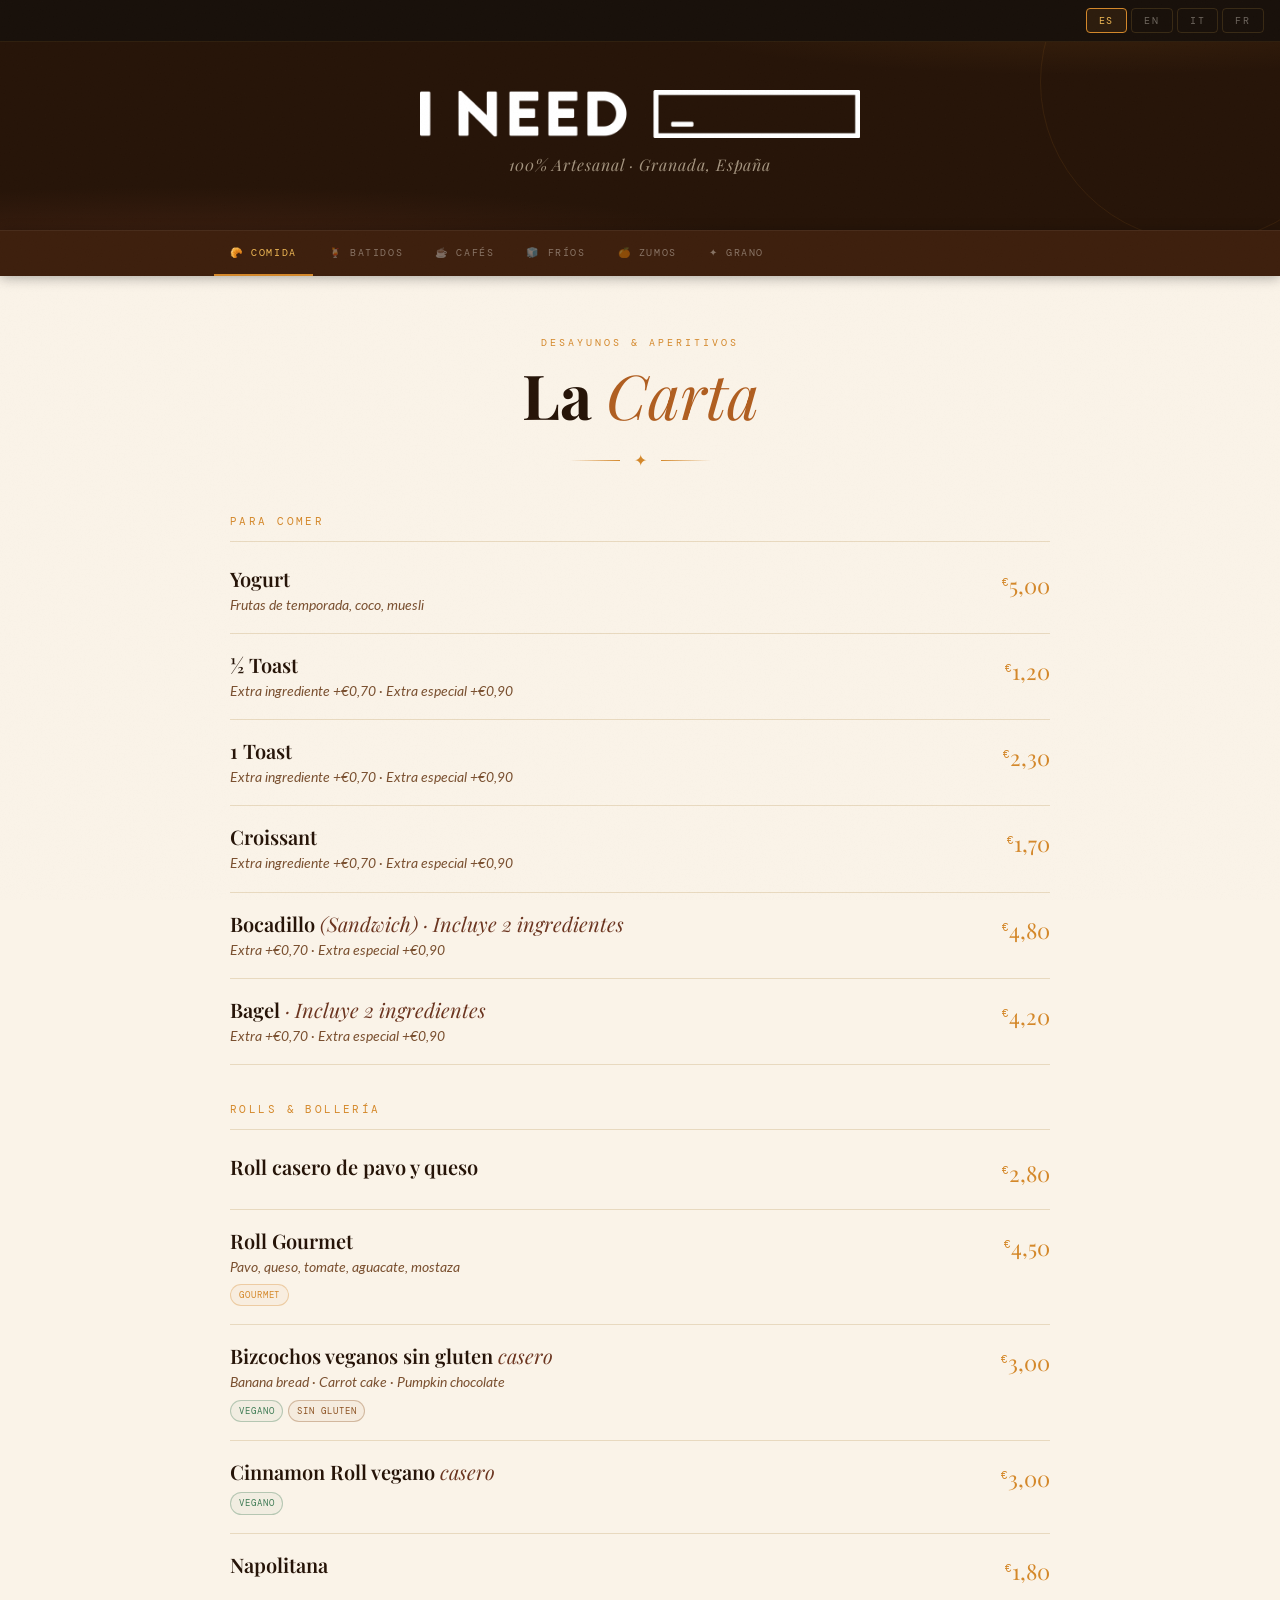
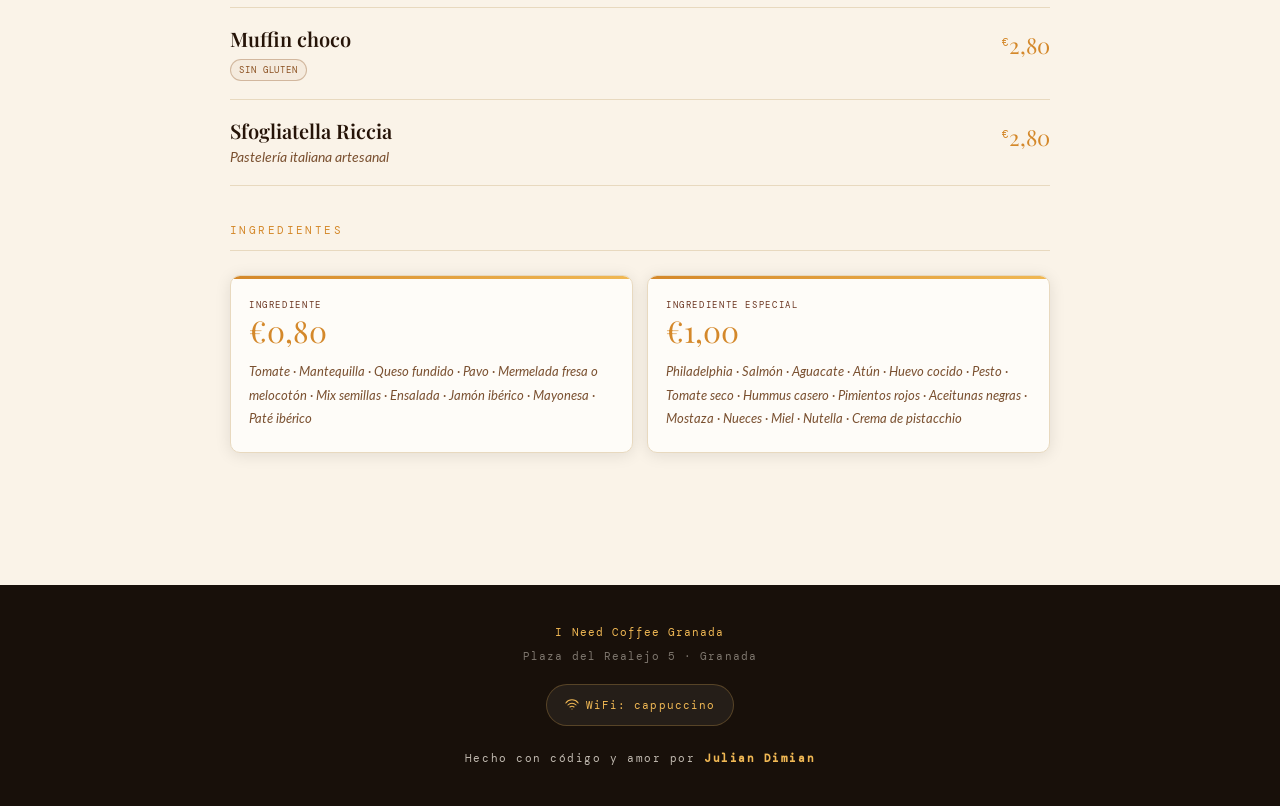
==== index.html @ af472986 "Update index.html" ====
<!DOCTYPE html>
<html lang="es">
<head>
<meta charset="UTF-8">
<meta name="viewport" content="width=device-width, initial-scale=1.0">
<title>I Need Coffee — Granada</title>
<link href="https://fonts.googleapis.com/css2?family=Playfair+Display:ital,wght@0,400;0,600;0,700;1,400;1,600&family=Lato:wght@300;400;700&family=DM+Mono:wght@300;400&display=swap" rel="stylesheet">
<style>
:root{--ink:#18100A;--espresso:#261408;--roast:#3D1F0D;--brown:#6B3520;--caramel:#B05E20;--gold:#D4882A;--gold-hi:#F0B854;--cream:#FAF3E8;--parchment:#F2E8D4;--latte:#E8D9BF;--text:#2A1608;--muted:#7A5030;--white:#FEFCF8;--r-sm:6px;--r-md:10px;--shadow:0 2px 16px rgba(24,16,10,.10);--shadow-lg:0 8px 32px rgba(24,16,10,.16)}
*,*::before,*::after{box-sizing:border-box;margin:0;padding:0}
html{scroll-behavior:smooth;-webkit-text-size-adjust:100%}
body{background:var(--cream);color:var(--text);font-family:'Lato',sans-serif;font-size:15px;line-height:1.6;min-height:100vh;-webkit-font-smoothing:antialiased}
body::after{content:'';position:fixed;inset:0;background-image:url("data:image/svg+xml,%3Csvg xmlns='http://www.w3.org/2000/svg' width='300' height='300'%3E%3Cfilter id='n'%3E%3CfeTurbulence type='fractalNoise' baseFrequency='0.75' numOctaves='4' stitchTiles='stitch'/%3E%3C/filter%3E%3Crect width='300' height='300' filter='url(%23n)' opacity='0.035'/%3E%3C/svg%3E");pointer-events:none;z-index:999;opacity:.5}
.lang-bar{background:var(--ink);display:flex;justify-content:flex-end;align-items:center;gap:4px;padding:8px 16px;border-bottom:1px solid rgba(212,136,42,.12)}
.lang-btn{background:transparent;border:1px solid rgba(240,184,84,.15);border-radius:4px;padding:5px 12px;font-family:'DM Mono',monospace;font-size:10px;letter-spacing:.18em;color:rgba(250,243,232,.38);cursor:pointer;transition:all .2s;-webkit-tap-highlight-color:transparent}
.lang-btn:hover{color:var(--gold-hi);border-color:rgba(240,184,84,.4)}
.lang-btn.active{color:var(--gold-hi);border-color:var(--gold);background:rgba(212,136,42,.1)}
header{background:var(--espresso);background-image:radial-gradient(ellipse 80% 60% at 15% 110%,#6B352055 0%,transparent 55%),radial-gradient(ellipse 60% 50% at 85% -10%,#D4882A1A 0%,transparent 55%);color:var(--cream);text-align:center;padding:40px 20px;position:relative;overflow:hidden}
header::before{content:'';position:absolute;width:320px;height:320px;border:1px solid rgba(212,136,42,.1);border-radius:50%;top:-120px;right:-80px}
.h-logo-img{display:block;max-width:clamp(200px,60vw,440px);width:100%;margin:0 auto}
.h-sub{margin-top:14px;font-family:'Playfair Display',serif;font-style:italic;font-size:clamp(13px,3.5vw,16px);color:var(--latte);opacity:.65;letter-spacing:.06em}
.wifi-badge{display:inline-flex;align-items:center;gap:7px;margin-top:20px;background:rgba(255,255,255,.06);border:1px solid rgba(240,184,84,.25);padding:8px 18px;border-radius:100px;font-family:'DM Mono',monospace;font-size:11px;color:var(--gold-hi);letter-spacing:.1em}
.wifi-badge svg{width:14px;height:14px;flex-shrink:0}
.nav-wrapper{background:var(--roast);border-top:1px solid rgba(255,255,255,.06);position:sticky;top:0;z-index:200;box-shadow:0 2px 12px rgba(0,0,0,.3)}
.nav-inner{display:flex;overflow-x:auto;scrollbar-width:none;-webkit-overflow-scrolling:touch;max-width:860px;margin:0 auto;padding:0 4px}
.nav-inner::-webkit-scrollbar{display:none}
.nav-tab{flex-shrink:0;padding:15px 16px;font-family:'DM Mono',monospace;font-size:10px;letter-spacing:.16em;text-transform:uppercase;color:rgba(250,243,232,.4);cursor:pointer;border:none;background:none;border-bottom:2px solid transparent;white-space:nowrap;transition:color .2s,border-color .2s;-webkit-tap-highlight-color:transparent;touch-action:manipulation}
.nav-tab:hover{color:var(--gold-hi)}
.nav-tab.active{color:var(--gold-hi);border-bottom-color:var(--gold)}
.section{display:none;max-width:820px;margin:0 auto;padding:40px 16px 72px;animation:fadeUp .35s ease both}
.section.active{display:block}
@keyframes fadeUp{from{opacity:0;transform:translateY(12px)}to{opacity:1;transform:translateY(0)}}
.sec-head{text-align:center;margin-bottom:40px}
.sec-eyebrow{font-family:'DM Mono',monospace;font-size:9.5px;letter-spacing:.32em;text-transform:uppercase;color:var(--gold);margin-bottom:10px}
.sec-title{font-family:'Playfair Display',serif;font-size:clamp(38px,9vw,62px);font-weight:700;line-height:1.1;color:var(--espresso)}
.sec-title em{font-style:italic;color:var(--caramel);font-weight:400}
.sec-rule{display:flex;align-items:center;justify-content:center;gap:14px;margin-top:18px}
.sec-rule::before,.sec-rule::after{content:'';height:1px;width:50px}
.sec-rule::before{background:linear-gradient(to right,transparent,var(--gold))}
.sec-rule::after{background:linear-gradient(to left,transparent,var(--gold))}
.sec-rule span{color:var(--gold);font-size:16px}
.group-label{font-family:'DM Mono',monospace;font-size:11px;letter-spacing:.22em;text-transform:uppercase;color:var(--gold);border-bottom:1px solid var(--latte);padding-bottom:10px;margin:36px 0 6px}
.menu-item{display:flex;justify-content:space-between;align-items:flex-start;gap:16px;padding:18px 0;border-bottom:1px solid var(--latte)}
.menu-item:last-of-type{border-bottom:none}
.mi-left{flex:1;min-width:0}
.mi-name{font-family:'Playfair Display',serif;font-size:clamp(17px,4vw,20px);font-weight:600;color:var(--espresso);line-height:1.3}
.mi-name em{font-style:italic;font-weight:400;color:var(--brown)}
.mi-desc{font-size:13.5px;color:var(--muted);font-style:italic;margin-top:3px;line-height:1.5}
.mi-tags{display:flex;flex-wrap:wrap;gap:5px;margin-top:7px}
.tag{display:inline-block;font-family:'DM Mono',monospace;font-size:9px;letter-spacing:.1em;text-transform:uppercase;padding:3px 8px;border-radius:100px;border:1px solid;white-space:nowrap}
.t-vegan{color:#3D7A54;border-color:#3D7A5455;background:#3D7A540C}
.t-gf{color:#8B5020;border-color:#8B502055;background:#8B50200C}
.t-special{color:var(--gold);border-color:#D4882A55;background:#D4882A0C}
.t-bio{color:#5A7A3D;border-color:#5A7A3D55;background:#5A7A3D0C}
.mi-price{font-family:'Playfair Display',serif;font-size:clamp(18px,4.5vw,22px);font-weight:400;color:var(--gold);white-space:nowrap;flex-shrink:0;padding-top:2px}
.mi-price sup{font-family:'DM Mono',monospace;font-size:11px;vertical-align:super;letter-spacing:0}
.sub-price{font-size:13px;color:var(--muted);margin-left:4px}
.info-note{background:var(--white);border:1px solid var(--latte);border-left:3px solid var(--gold);border-radius:0 var(--r-sm) var(--r-sm) 0;padding:16px 20px;font-size:14px;color:var(--muted);font-style:italic;margin:24px 0;line-height:1.7}
.info-note strong{font-style:normal;color:var(--brown);font-weight:700}
.extras-grid{display:grid;grid-template-columns:1fr 1fr;gap:14px;margin:24px 0 32px}
@media(max-width:480px){.extras-grid{grid-template-columns:1fr}}
.extras-card{background:var(--white);border:1px solid var(--latte);border-radius:var(--r-md);padding:22px 18px;position:relative;overflow:hidden;box-shadow:var(--shadow)}
.extras-card::before{content:'';position:absolute;top:0;left:0;right:0;height:3px;background:linear-gradient(90deg,var(--gold),var(--gold-hi))}
.ec-title{font-family:'DM Mono',monospace;font-size:9px;letter-spacing:.18em;text-transform:uppercase;color:var(--brown);margin-bottom:4px}
.ec-price{font-family:'Playfair Display',serif;font-size:30px;color:var(--gold);margin-bottom:14px;line-height:1}
.ec-list{font-size:13px;color:var(--muted);font-style:italic;line-height:1.8}
.drinks-table{width:100%;border-collapse:collapse;margin-bottom:36px}
.drinks-table th{font-family:'DM Mono',monospace;font-size:9px;letter-spacing:.2em;text-transform:uppercase;color:var(--muted);text-align:right;padding:8px 14px 14px;border-bottom:1px solid var(--latte)}
.drinks-table th:first-child{text-align:left;padding-left:0}
.drinks-table td{padding:13px 14px;border-bottom:1px solid var(--parchment);vertical-align:baseline}
.drinks-table td:first-child{padding-left:0;font-family:'Playfair Display',serif;font-size:17px;font-weight:600;color:var(--espresso)}
.drinks-table td:not(:first-child){text-align:right;font-family:'Playfair Display',serif;font-size:17px;color:var(--gold)}
.drinks-table td.nd{color:var(--latte);font-size:13px}
.drinks-table tr:last-child td{border-bottom:none}
.dt-note{font-size:12.5px;color:var(--muted);font-style:italic;font-family:'Lato',sans-serif}
@media(max-width:560px){
  .drinks-table thead{display:none}
  .drinks-table,.drinks-table tbody,.drinks-table tr,.drinks-table td{display:block}
  .drinks-table tr{display:flex;justify-content:space-between;align-items:center;padding:14px 0;border-bottom:1px solid var(--parchment);flex-wrap:wrap;gap:2px 8px}
  .drinks-table tr:last-child{border-bottom:none}
  .drinks-table td{border:none;padding:0}
  .drinks-table td:first-child{flex:1 0 55%;font-size:15px}
  .drinks-table td:not(:first-child){font-size:15px;text-align:right;flex-shrink:0}
  .drinks-table td:not(:first-child)::before{content:attr(data-label) ' ';font-family:'DM Mono',monospace;font-size:8.5px;letter-spacing:.1em;color:var(--muted);text-transform:uppercase;margin-right:3px}
  .drinks-table td.nd{display:none}
}
.tea-grid{display:grid;grid-template-columns:1fr 1fr;gap:12px;margin-bottom:8px}
@media(max-width:480px){.tea-grid{grid-template-columns:1fr}}
.tea-block{background:var(--white);border:1px solid var(--latte);border-left:3px solid var(--gold);border-radius:0 var(--r-sm) var(--r-sm) 0;padding:16px 18px}
.tea-type{font-family:'Playfair Display',serif;font-size:15px;font-weight:700;font-style:italic;color:var(--brown);margin-bottom:4px}
.tea-flavors{font-size:13px;color:var(--muted);line-height:1.6}
.smoothies-grid{display:grid;grid-template-columns:repeat(auto-fill,minmax(150px,1fr));gap:12px;margin-bottom:28px}
.sm-card{background:var(--white);border:1px solid var(--latte);border-radius:var(--r-md);padding:18px 16px;box-shadow:var(--shadow);transition:transform .18s,box-shadow .18s;-webkit-tap-highlight-color:transparent}
.sm-card:active{transform:scale(.98)}
@media(hover:hover){.sm-card:hover{transform:translateY(-2px);box-shadow:var(--shadow-lg)}}
.sm-num{font-family:'DM Mono',monospace;font-size:9px;letter-spacing:.15em;color:var(--gold);margin-bottom:7px}
.sm-name{font-family:'Playfair Display',serif;font-size:15px;font-weight:600;color:var(--espresso);line-height:1.3;margin-bottom:5px}
.sm-ing{font-size:12.5px;color:var(--muted);font-style:italic;line-height:1.5}
.sm-price{font-family:'Playfair Display',serif;font-size:18px;color:var(--gold);margin-top:10px}
.sm-unavail{opacity:.38}
.sm-unavail .sm-name::after{content:' (N/D)';font-family:'DM Mono',monospace;font-size:8px;letter-spacing:.1em;color:var(--muted)}
.bean-card{background:var(--espresso);color:var(--cream);border-radius:var(--r-md);padding:clamp(22px,5vw,36px);margin-bottom:16px;position:relative;overflow:hidden;box-shadow:var(--shadow-lg)}
.bean-card::before{content:'';position:absolute;bottom:-50px;right:-50px;width:180px;height:180px;border:1.5px solid rgba(212,136,42,.12);border-radius:50%}
.bc-header{display:flex;justify-content:space-between;align-items:flex-start;flex-wrap:wrap;gap:8px;margin-bottom:12px}
.bc-origin{font-family:'Playfair Display',serif;font-size:clamp(17px,4.5vw,24px);font-weight:700;line-height:1.2;color:var(--white)}
.bc-price{font-family:'Playfair Display',serif;font-size:clamp(22px,5vw,28px);color:var(--gold-hi);font-weight:400;flex-shrink:0}
.bc-desc{font-size:13.5px;color:rgba(250,243,232,.65);font-style:italic;line-height:1.7;margin-bottom:14px}
.bc-scores{display:flex;flex-wrap:wrap;gap:7px}
.score-pill{font-family:'DM Mono',monospace;font-size:9.5px;letter-spacing:.09em;text-transform:uppercase;padding:4px 11px;background:rgba(212,136,42,.14);border:1px solid rgba(212,136,42,.28);border-radius:100px;color:var(--gold-hi);white-space:nowrap}
footer{background:var(--ink);color:rgba(250,243,232,.45);text-align:center;padding:36px 20px;font-family:'DM Mono',monospace;font-size:10.5px;letter-spacing:.1em;line-height:2.2}
footer strong{color:var(--gold-hi);font-weight:400}
footer a{color:var(--gold-hi);text-decoration:none}
@media(min-width:600px){.section{padding:52px 28px 80px}header{padding:48px 28px 52px}}
@media(min-width:860px){.section{padding:60px 0 100px}}
</style>
</head>
<body>

<div class="lang-bar">
  <button class="lang-btn active" onclick="setLang('es',this)">ES</button>
  <button class="lang-btn" onclick="setLang('en',this)">EN</button>
  <button class="lang-btn" onclick="setLang('it',this)">IT</button>
  <button class="lang-btn" onclick="setLang('fr',this)">FR</button>
</div>

<header>
  <img class="h-logo-img" src="[data-uri]" alt="I Need Coffee Granada">
  <p class="h-sub" data-i18n="sub">100% Artesanal · Granada, España</p>

</header>

<nav class="nav-wrapper">
  <div class="nav-inner">
    <button class="nav-tab active" onclick="show('comida',this)" data-i18n="tab_food">🥐 Comida</button>
    <button class="nav-tab" onclick="show('batidos',this)" data-i18n="tab_smoothies">🍹 Batidos</button>
    <button class="nav-tab" onclick="show('cafes',this)" data-i18n="tab_coffees">☕ Cafés</button>
    <button class="nav-tab" onclick="show('frios',this)" data-i18n="tab_cold">🧊 Fríos</button>
    <button class="nav-tab" onclick="show('zumos',this)" data-i18n="tab_juices">🍊 Zumos</button>
    <button class="nav-tab" onclick="show('granos',this)" data-i18n="tab_beans">✦ Grano</button>
  </div>
</nav>

<section class="section active" id="comida">
  <div class="sec-head"><p class="sec-eyebrow" data-i18n="food_eyebrow">Desayunos &amp; Aperitivos</p><h2 class="sec-title" data-i18n="food_title">La <em>Carta</em></h2><div class="sec-rule"><span>✦</span></div></div>
  <p class="group-label" data-i18n="grp_bowls">Para Comer </p>
  <div class="menu-item" data-pid="yogurt"><div class="mi-left"><p class="mi-name">Yogurt</p><p class="mi-desc" data-i18n="yogurt_desc">Frutas de temporada, coco, muesli</p></div><div class="mi-price"><sup>€</sup>5,00</div></div>
  <div class="menu-item" data-pid="toast_half"><div class="mi-left"><p class="mi-name">½ Toast</p><p class="mi-desc" data-i18n="toast_h">Extra ingrediente +€0,70 · Extra especial +€0,90</p></div><div class="mi-price"><sup>€</sup>1,20</div></div>
  <div class="menu-item" data-pid="toast_full"><div class="mi-left"><p class="mi-name">1 Toast</p><p class="mi-desc" data-i18n="toast_f">Extra ingrediente +€0,70 · Extra especial +€0,90</p></div><div class="mi-price"><sup>€</sup>2,30</div></div>
  <div class="menu-item" data-pid="croissant"><div class="mi-left"><p class="mi-name">Croissant</p><p class="mi-desc" data-i18n="croissant_d">Extra ingrediente +€0,70 · Extra especial +€0,90</p></div><div class="mi-price"><sup>€</sup>1,70</div></div>
  <div class="menu-item" data-pid="bocadillo"><div class="mi-left"><p class="mi-name"><span class="mi-name-text" data-i18n="boc_name">Bocadillo <em>(Sandwich)</em></span><em class="mi-name-incl" data-i18n="incl_2"> · Incluye 2 ingredientes</em></p><p class="mi-desc" data-i18n="boc_desc">Extra +€0,70 · Extra especial +€0,90</p></div><div class="mi-price"><sup>€</sup>4,80</div></div>
  <div class="menu-item" data-pid="bagel"><div class="mi-left"><p class="mi-name"><span class="mi-name-text" data-i18n="bagel_name">Bagel</span><em class="mi-name-incl" data-i18n="incl_2"> · Incluye 2 ingredientes</em></p><p class="mi-desc" data-i18n="bagel_d">Extra +€0,70 · Extra especial +€0,90</p></div><div class="mi-price"><sup>€</sup>4,20</div></div>
  <p class="group-label" data-i18n="grp_rolls">Rolls &amp; Bollería</p>
  <div class="menu-item" data-pid="roll_casero"><div class="mi-left"><p class="mi-name" data-i18n="roll_t">Roll casero de pavo y queso</p></div><div class="mi-price"><sup>€</sup>2,80</div></div>
  <div class="menu-item" data-pid="roll_gourmet"><div class="mi-left"><p class="mi-name">Roll Gourmet</p><p class="mi-desc" data-i18n="roll_g">Pavo, queso, tomate, aguacate, mostaza</p><div class="mi-tags"><span class="tag t-special">Gourmet</span></div></div><div class="mi-price"><sup>€</sup>4,50</div></div>
  <div class="menu-item" data-pid="bizcocho"><div class="mi-left"><p class="mi-name" data-i18n="bizco_name">Bizcochos veganos sin gluten <em>casero</em></p><p class="mi-desc" data-i18n="bizco_desc">Banana bread · Carrot cake · Pumpkin chocolate</p><div class="mi-tags"><span class="tag t-vegan" data-i18n="tag_v">Vegano</span><span class="tag t-gf" data-i18n="tag_gf">Sin Gluten</span></div></div><div class="mi-price"><sup>€</sup>3,00</div></div>
  <div class="menu-item" data-pid="cinnamon"><div class="mi-left"><p class="mi-name" data-i18n="cinn_name">Cinnamon Roll vegano <em>casero</em></p><div class="mi-tags"><span class="tag t-vegan" data-i18n="tag_v2">Vegano</span></div></div><div class="mi-price"><sup>€</sup>3,00</div></div>
  <div class="menu-item" data-pid="napolitana"><div class="mi-left"><p class="mi-name">Napolitana</p></div><div class="mi-price"><sup>€</sup>1,80</div></div>
  <div class="menu-item" data-pid="muffin"><div class="mi-left"><p class="mi-name" data-i18n="muffin_n">Muffin choco</p><div class="mi-tags"><span class="tag t-gf" data-i18n="tag_gf2">Sin Gluten</span></div></div><div class="mi-price"><sup>€</sup>2,80</div></div>
  <div class="menu-item" data-pid="sfogliatella"><div class="mi-left"><p class="mi-name">Sfogliatella Riccia</p><p class="mi-desc" data-i18n="sfog_d">Pastelería italiana artesanal</p></div><div class="mi-price"><sup>€</sup>2,80</div></div>
  <p class="group-label" data-i18n="grp_extras">Ingredientes</p>
  <div class="extras-grid">
    <div class="extras-card" data-pid="ing_normal"><p class="ec-title" data-i18n="ext_t">Ingrediente</p><p class="ec-price">€0,80</p><p class="ec-list" data-i18n="ext_list">Tomate · Mantequilla · Queso fundido · Pavo · Mermelada fresa o melocotón · Mix semillas · Ensalada · Jamón ibérico · Mayonesa · Paté ibérico</p></div>
    <div class="extras-card" data-pid="ing_especial"><p class="ec-title" data-i18n="ext_st">Ingrediente Especial</p><p class="ec-price">€1,00</p><p class="ec-list" data-i18n="ext_slist">Philadelphia · Salmón · Aguacate · Atún · Huevo cocido · Pesto · Tomate seco · Hummus casero · Pimientos rojos · Aceitunas negras · Mostaza · Nueces · Miel · Nutella · Crema de pistacchio</p></div>
  </div>
</section>

<section class="section" id="batidos">
  <div class="sec-head"><p class="sec-eyebrow" data-i18n="sm_eye">Frutas &amp; Naturaleza</p><h2 class="sec-title" data-i18n="sm_title">Batidos <em>Naturales</em></h2><div class="sec-rule"><span>✦</span></div></div>
  <div class="info-note" data-i18n="sm_base"><strong>Base a elegir:</strong> Zumo de piña/manzana · Agua · Leche · Bebidas vegetales</div>
  <div class="smoothies-grid">
    <div class="sm-card" data-pid="sm01"><p class="sm-num">No.01</p><p class="sm-name">Pineapple Sunset</p><p class="sm-ing" data-i18n="s01">Piña, papaya, mango</p><p class="sm-price">€5,00</p></div>
    <div class="sm-card" data-pid="sm02"><p class="sm-num">No.02</p><p class="sm-name">Strawberry Delight</p><p class="sm-ing" data-i18n="s02">Fresa, melocotón, papaya</p><p class="sm-price">€5,00</p></div>
    <div class="sm-card" data-pid="sm03"><p class="sm-num">No.03</p><p class="sm-name">Strawberry Fantasy</p><p class="sm-ing" data-i18n="s03">Fresa, plátano</p><p class="sm-price">€5,00</p></div>
    <div class="sm-card" data-pid="sm04"><p class="sm-num">No.04</p><p class="sm-name">Mango Dream</p><p class="sm-ing" data-i18n="s04">Pera, mango</p><p class="sm-price">€5,00</p></div>
    <div class="sm-card" data-pid="sm05"><p class="sm-num">No.05</p><p class="sm-name">Raspberry Heaven</p><p class="sm-ing" data-i18n="s05">Manzana, frambuesa, arándano, mango</p><p class="sm-price">€5,00</p></div>
    <div class="sm-card" data-pid="sm06"><p class="sm-num">No.06</p><p class="sm-name">Jungle Juice</p><p class="sm-ing" data-i18n="s06">Mango, fresa, arándano, açai</p><p class="sm-price">€5,00</p></div>
    <div class="sm-card sm-unavail" data-pid="sm07"><p class="sm-num">No.07</p><p class="sm-name">Power Granate</p><p class="sm-price">€5,00</p></div>
    <div class="sm-card" data-pid="sm08"><p class="sm-num">No.08</p><p class="sm-name">Coconut Crush</p><p class="sm-ing" data-i18n="s08">Piña, coco</p><p class="sm-price">€5,00</p></div>
    <div class="sm-card" data-pid="sm09"><p class="sm-num">No.09</p><p class="sm-name">Green Reviver</p><p class="sm-ing" data-i18n="s09">Kale, mango, plátano, limón</p><p class="sm-price">€5,00</p></div>
    <div class="sm-card" data-pid="sm10"><p class="sm-num">No.10</p><p class="sm-name">Carrot Boost</p><p class="sm-ing" data-i18n="s10">Zanahoria, piña, papaya, goji, kiwi</p><p class="sm-price">€5,00</p></div>
    <div class="sm-card" data-pid="sm11"><p class="sm-num">No.11</p><p class="sm-name">Ginger Beets</p><p class="sm-ing" data-i18n="s11">Remolacha, jengibre, arándanos, piña</p><p class="sm-price">€5,00</p></div>
  </div>
</section>

<section class="section" id="cafes">
  <div class="sec-head"><p class="sec-eyebrow" data-i18n="cof_eye">100% Arábica Natural</p><h2 class="sec-title" data-i18n="cof_title"><em>Para</em> Beber</h2><div class="sec-rule"><span>✦</span></div></div>
  <table class="drinks-table">
    <thead><tr><th data-i18n="th_drink">Bebida</th><th data-i18n="th_reg">Regular</th><th data-i18n="th_large">Grande</th><th>XL</th></tr></thead>
    <tbody>
      <tr data-pid="espresso"><td>Espresso</td><td data-label="Reg">€1,50</td><td class="nd" data-label="Gr">—</td><td data-label="XL">€2,70</td></tr>
      <tr data-pid="con_leche"><td data-i18n="d_milk">Con leche</td><td data-label="Reg">€1,70</td><td class="nd" data-label="Gr">—</td><td data-label="XL">€3,00</td></tr>
      <tr data-pid="americano"><td>Americano</td><td data-label="Reg">€2,00</td><td class="nd" data-label="Gr">—</td><td data-label="XL">€3,00</td></tr>
      <tr data-pid="macchiato"><td>Macchiato <span class="dt-note" data-i18n="d_cortado">(Cortado)</span></td><td data-label="Reg">€1,60</td><td class="nd" data-label="Gr">—</td><td data-label="XL">€2,80</td></tr>
      <tr data-pid="cappuccino"><td>Cappuccino</td><td data-label="Reg">€2,50</td><td class="nd" data-label="Gr">—</td><td data-label="XL">€3,70</td></tr>
      <tr data-pid="moca"><td>Moca</td><td class="nd" data-label="Reg">—</td><td data-label="Gr">€3,80</td><td class="nd" data-label="XL">—</td></tr>
      <tr data-pid="flat_white"><td>Flat White <span class="dt-note" data-i18n="d_fw">(doble carga)</span></td><td class="nd" data-label="Reg">—</td><td data-label="Gr">€3,00</td><td class="nd" data-label="XL">—</td></tr>
      <tr data-pid="chocolate"><td data-i18n="d_choc">Chocolate</td><td data-label="Reg">€2,00</td><td class="nd" data-label="Gr">—</td><td data-label="XL">€3,00</td></tr>
      <tr data-pid="chai"><td>Chai</td><td class="nd" data-label="Reg">—</td><td data-label="Gr">€3,50</td><td class="nd" data-label="XL">—</td></tr>
      <tr data-pid="dirty_chai"><td>Dirty Chai <span class="dt-note" data-i18n="d_dc">(hielo+café)</span></td><td class="nd" data-label="Reg">—</td><td data-label="Gr">€4,50</td><td class="nd" data-label="XL">—</td></tr>
      <tr data-pid="matcha"><td>Matcha</td><td class="nd" data-label="Reg">—</td><td data-label="Gr">€3,50</td><td class="nd" data-label="XL">—</td></tr>
      <tr data-pid="tea"><td data-i18n="d_tea">Tea / Infusión</td><td data-label="Reg">€2,00</td><td class="nd" data-label="Gr">—</td><td class="nd" data-label="XL">—</td></tr>
      <tr data-pid="tea_leche"><td data-i18n="d_team">Tea / Infusión con leche</td><td data-label="Reg">€2,70</td><td class="nd" data-label="Gr">—</td><td class="nd" data-label="XL">—</td></tr>
    </tbody>
  </table>
  <p class="group-label" data-i18n="grp_teas">Variedades de Té</p>
  <div class="tea-grid">
    <div class="tea-block"><p class="tea-type" data-i18n="tea_bl">Black Tea</p><p class="tea-flavors">English Breakfast · Earl Grey · Pakistani · Spicy Chai</p></div>
    <div class="tea-block"><p class="tea-type" data-i18n="tea_rd">Red Tea</p><p class="tea-flavors">Pu-erh</p></div>
    <div class="tea-block"><p class="tea-type" data-i18n="tea_gr">Green Tea</p><p class="tea-flavors" data-i18n="tea_gr_f">Gunpowder · Amaretto · Menthos · Noche de Toronto · Jengibre y Limón</p></div>
    <div class="tea-block"><p class="tea-type" data-i18n="tea_hr">Infusiones</p><p class="tea-flavors" data-i18n="tea_hr_f">Manzanilla · Rooibos · Sierra Nevada · Honeybush</p></div>
  </div>
</section>

<section class="section" id="frios">
  <div class="sec-head"><p class="sec-eyebrow" data-i18n="cold_eye">Refrescantes &amp; Especiales</p><h2 class="sec-title" data-i18n="cold_title">Bebidas <em>Frías</em></h2><div class="sec-rule"><span>✦</span></div></div>
  <p class="group-label" data-i18n="grp_iced">Cafés con Hielo</p>
  <div class="menu-item" data-pid="ice_coffee"><div class="mi-left"><p class="mi-name">Ice Coffee</p><p class="mi-desc" data-i18n="ic_d">Café con hielo</p></div><div class="mi-price"><sup>€</sup>2,10</div></div>
  <div class="menu-item" data-pid="ice_latte"><div class="mi-left"><p class="mi-name">Ice Latte</p><p class="mi-desc" data-i18n="il_d">Café con leche o bebidas vegetales y hielo</p></div><div class="mi-price"><sup>€</sup>3,80</div></div>
  <div class="menu-item" data-pid="ice_americano"><div class="mi-left"><p class="mi-name">Ice Americano</p><p class="mi-desc" data-i18n="ia_d">Café americano con hielo</p></div><div class="mi-price"><sup>€</sup>3,50</div></div>
  <div class="menu-item" data-pid="ice_chai"><div class="mi-left"><p class="mi-name">Ice Chai Latte</p><p class="mi-desc" data-i18n="icl_d">Chai latte con hielo</p></div><div class="mi-price"><sup>€</sup>4,20</div></div>
  <div class="menu-item" data-pid="ice_dirty_chai"><div class="mi-left"><p class="mi-name">Ice Dirty Chai</p><p class="mi-desc" data-i18n="idc_d">Chai latte con hielo y café</p></div><div class="mi-price"><sup>€</sup>5,00</div></div>
  <div class="menu-item" data-pid="ice_matcha"><div class="mi-left"><p class="mi-name">Ice Matcha</p><p class="mi-desc" data-i18n="im_d">Matcha latte con hielo</p></div><div class="mi-price"><sup>€</sup>4,20</div></div>
  <div class="menu-item" data-pid="ice_moca"><div class="mi-left"><p class="mi-name">Ice Moca</p><p class="mi-desc" data-i18n="imo_d">Chocolate frío con café y hielo</p></div><div class="mi-price"><sup>€</sup>5,00</div></div>
  <div class="menu-item" data-pid="frappe"><div class="mi-left"><p class="mi-name">Frappe</p><p class="mi-desc" data-i18n="fr_d">Café emulsionado · Chocolate, vainilla, caramelo o avellana</p><div class="mi-tags"><span class="tag t-special">Signature</span></div></div><div class="mi-price"><sup>€</sup>5,00</div></div>
  <div class="menu-item" data-pid="affogato"><div class="mi-left"><p class="mi-name">Affogato al Caffé</p><p class="mi-desc" data-i18n="aff_d">Café con leche o bebidas vegetales y helado</p><div class="mi-tags"><span class="tag t-special">Signature</span></div></div><div class="mi-price"><sup>€</sup>4,50</div></div>
  <div class="info-note" data-i18n="ext_aroma"><strong>Extra aroma o hielo:</strong> +€0,70 · Chocolate · Vainilla · Caramelo · Avellana</div>
  <p class="group-label" data-i18n="grp_drinks">Refrescos &amp; Agua</p>
  <div class="menu-item" data-pid="agua"><div class="mi-left"><p class="mi-name" data-i18n="agua">Agua</p></div><div class="mi-price"><sup>€</sup>1,50</div></div>
  <div class="menu-item" data-pid="agua_gas"><div class="mi-left"><p class="mi-name" data-i18n="agua_g">Agua con gas</p></div><div class="mi-price"><sup>€</sup>2,00</div></div>
  <div class="menu-item" data-pid="bebidas_ital"><div class="mi-left"><p class="mi-name" data-i18n="ital_d">Bebidas Italianas Bio</p><p class="mi-desc">Chinotto · Limonata · Arancia Rossa</p></div><div class="mi-price"><sup>€</sup>3,50</div></div>
  <div class="menu-item" data-pid="kombucha"><div class="mi-left"><p class="mi-name">Kombucha Bio</p><p class="mi-desc">Strawberry &amp; Basil · Lemon · Raspberry · Ginger · Cucumber &amp; Mint</p><div class="mi-tags"><span class="tag t-bio">Bio</span></div></div><div class="mi-price"><sup>€</sup>3,50</div></div>
  <div class="menu-item" data-pid="refrescos"><div class="mi-left"><p class="mi-name" data-i18n="refrescos">Refrescos</p><p class="mi-desc">Coca-Cola · Coca-Cola Zero · Fanta</p></div><div class="mi-price"><sup>€</sup>2,00</div></div>
  <div class="menu-item" data-pid="cerveza"><div class="mi-left"><p class="mi-name" data-i18n="cerveza">Cerveza</p></div><div class="mi-price"><sup>€</sup>2,00</div></div>
</section>

<section class="section" id="zumos">
  <div class="sec-head"><p class="sec-eyebrow" data-i18n="j_eye">Exprimidos al momento</p><h2 class="sec-title" data-i18n="j_title">Zumos <em>Naturales</em></h2><div class="sec-rule"><span>✦</span></div></div>
  <div class="menu-item" data-pid="zumo_naranja"><div class="mi-left"><p class="mi-name" data-i18n="j_orange">Zumo de naranja natural</p><p class="mi-desc" data-i18n="j_orange_d">100% naranja exprimida</p></div><div class="mi-price"><sup>€</sup>3,00<span class="sub-price">/ 4,50</span></div></div>
  <div class="menu-item" data-pid="zumo_pina"><div class="mi-left"><p class="mi-name" data-i18n="j_pina">Zumo de piña / manzana</p></div><div class="mi-price"><sup>€</sup>2,00<span class="sub-price">/ 3,00</span></div></div>
  <div class="menu-item" data-pid="zumo_granada"><div class="mi-left"><p class="mi-name" data-i18n="j_grana">Zumo de granada natural</p><p class="mi-desc" data-i18n="j_grana_d">100% granada exprimida</p></div><div class="mi-price"><sup>€</sup>4,00</div></div>
  <div class="menu-item" data-pid="zumo_granajibre"><div class="mi-left"><p class="mi-name">Zumo de Granajibre</p><p class="mi-desc" data-i18n="j_granajibre">Granada · Naranja · Jengibre</p><div class="mi-tags"><span class="tag t-special" data-i18n="tag_house">De la casa</span></div></div><div class="mi-price"><sup>€</sup>4,00</div></div>
  <div class="info-note" data-i18n="j_sizes">Precios indicados: <strong>Regular / Grande</strong></div>
</section>

<section class="section" id="granos">
  <div class="sec-head"><p class="sec-eyebrow" data-i18n="b_eye">Para llevar a casa</p><h2 class="sec-title" data-i18n="b_title">Café en <em>Grano</em></h2><div class="sec-rule"><span>✦</span></div></div>
  <div class="info-note" data-i18n="b_note">Bolsas de <strong>250g en grano</strong> · También lo molemos para ti · 100% Arábica Natural</div>
  <div class="bean-card" data-pid="grano_colombia">
    <div class="bc-header"><p class="bc-origin">Colombia</p><p class="bc-price">€8,00</p></div>
    <p class="bc-desc" data-i18n="b_col">Café 100% arábica de origen único colombiano. Taza muy aromática con inconfundibles notas florales, suave y de acidez elegante.</p>
    <div class="bc-scores"><span class="score-pill" data-i18n="sc_ar">Aroma 10</span><span class="score-pill" data-i18n="sc_fl">Sabor 7.5</span><span class="score-pill" data-i18n="sc_ac">Acidez 7.5</span><span class="score-pill" data-i18n="sc_bo">Cuerpo 7.5</span><span class="score-pill" data-i18n="sc_sw">Dulzor 7.5</span><span class="score-pill">Score 81</span></div>
  </div>
  <div class="bean-card" data-pid="grano_bgh" style="background:#4A2210">
    <div class="bc-header"><p class="bc-origin">Brasil · Guatemala · Honduras</p><p class="bc-price">€9,50</p></div>
    <p class="bc-desc" data-i18n="b_bgh">Blend 50/25/25. Redondo y ligeramente floral — notas de cacao y cardamomo con buen dulzor, acidez y cremosidad notable en cuerpo.</p>
    <div class="bc-scores"><span class="score-pill">Aroma 8.25</span><span class="score-pill" data-i18n="sc_fl2">Sabor 7.5</span><span class="score-pill" data-i18n="sc_ac2">Acidez 7.5</span><span class="score-pill" data-i18n="sc_sw2">Dulzor 10</span><span class="score-pill">Score 82.75</span></div>
  </div>
  <div class="bean-card" data-pid="grano_ebp" style="background:#2A1808">
    <div class="bc-header"><p class="bc-origin">Etiopía · Brasil · Perú</p><p class="bc-price">€12,00</p></div>
    <p class="bc-desc" data-i18n="b_ebp">Blend 40/35/25. Gran personalidad. Etiopía aporta armonía entre notas florales y cítricas — acidez deliciosa que se torna dulce y afrutada en el retrogusto.</p>
    <div class="bc-scores"><span class="score-pill" data-i18n="sc_bo2">Cuerpo medio</span><span class="score-pill" data-i18n="sc_flo">Floral</span><span class="score-pill" data-i18n="sc_ci">Cítrico</span><span class="score-pill" data-i18n="sc_fr">Afrutado</span></div>
  </div>
  <div class="bean-card" data-pid="grano_decaf" style="background:#383838">
    <div class="bc-header"><p class="bc-origin" data-i18n="b_dc_o">Blend Descafeinado</p><p class="bc-price">€8,00</p></div>
    <p class="bc-desc" data-i18n="b_dc">75% arábica + 25% robusta descafeinado. Orígenes: Brasil, Honduras, Colombia y Vietnam. Taza equilibrada, suave, acidez media, aroma intenso.</p>
    <div class="bc-scores"><span class="score-pill" data-i18n="sc_noc">Sin cafeína</span><span class="score-pill" data-i18n="sc_sm">Suave</span><span class="score-pill" data-i18n="sc_ba">Equilibrado</span></div>
  </div>
</section>

<footer>
  <p><strong>I Need Coffee Granada</strong></p>
  <p>Plaza del Realejo 5 · Granada</p>
  <p style="margin-top:16px;display:inline-flex;align-items:center;gap:7px;background:rgba(255,255,255,.06);border:1px solid rgba(240,184,84,.25);padding:8px 18px;border-radius:100px;font-family:'DM Mono',monospace;font-size:11px;color:var(--gold-hi);letter-spacing:.1em"><svg viewBox="0 0 24 24" width="14" height="14" fill="none" stroke="currentColor" stroke-width="1.8" stroke-linecap="round"><path d="M1.5 8.5a13 13 0 0 1 21 0M5 12a10 10 0 0 1 14 0M8.5 15.5a6 6 0 0 1 7 0M12 19h.01"/></svg><span data-i18n="wifi">WiFi: cappuccino</span></p>
  <p style="margin-top:20px;font-size:11px;letter-spacing:.14em;color:rgba(250,243,232,0.75)" data-i18n="credit">Hecho con código y amor por <strong style="color:var(--gold-hi);font-weight:700">Julian Dimian</strong></p>
</footer>

<script>
var T = {
  es: {
    sub:"100% Artesanal · Granada, España",wifi:"WiFi: cappuccino",
    tab_food:"🥐 Comida",tab_smoothies:"🍹 Batidos",tab_coffees:"☕ Cafés",tab_cold:"🧊 Fríos",tab_juices:"🍊 Zumos",tab_beans:"✦ Grano",
    food_eyebrow:"Desayunos & Brunch",food_title:"La <em>Carta</em>",
    grp_bowls:"Para Comer",yogurt_desc:"Frutas de temporada, coco, muesli",
    toast_h:"Extra ingrediente +€0,70 · Extra especial +€0,90",
    toast_f:"Extra ingrediente +€0,70 · Extra especial +€0,90",
    croissant_d:"Extra ingrediente +€0,70 · Extra especial +€0,90",
    boc_name:"Bocadillo <em>(Sandwich)</em>",boc_desc:"Extra +€0,70 · Extra especial +€0,90",
    bagel_name:"Bagel",bagel_d:"Extra +€0,70 · Extra especial +€0,90",
    incl_2:" · Incluye 2 ingredientes",
    grp_rolls:"Rolls & Bollería",roll_t:"Roll casero de pavo y queso",
    roll_g:"Pavo, queso, tomate, aguacate, mostaza",
    tag_v:"Vegano",tag_v2:"Vegano",tag_gf:"Sin Gluten",tag_gf2:"Sin Gluten",
    bizco_name:"Bizcocho vegano <em>casero</em>",bizco_desc:"Banana bread · Carrot cake · Pumpkin chocolate",
    cinn_name:"Cinnamon Roll vegano <em>casero</em>",muffin_n:"Muffin choco",sfog_d:"Pastelería italiana artesanal",
    grp_extras:"Extras para Toasts, Bocadillos & Bagels",
    ext_t:"Ingrediente",ext_st:"Ingrediente Especial",
    ext_list:"Tomate · Mantequilla · Queso fundido · Pavo · Mermelada fresa o melocotón · Mix semillas · Ensalada · Jamón ibérico · Mayonesa · Paté ibérico",
    ext_slist:"Philadelphia · Salmón · Aguacate · Atún · Huevo cocido · Pesto · Tomate seco · Hummus casero · Pimientos rojos · Aceitunas negras · Mostaza · Nueces · Miel · Nutella · Crema de pistacho",
    sm_eye:"Frutas & Naturaleza",sm_title:"Batidos <em>Naturales</em>",
    sm_base:"<strong>Base a elegir:</strong> Zumo de piña/manzana · Agua · Leche · Bebidas vegetales",
    s01:"Piña, papaya, mango",s02:"Fresa, melocotón, papaya",s03:"Fresa, plátano",
    s04:"Pera, mango",s05:"Manzana, frambuesa, arándano, mango",s06:"Mango, fresa, arándano, açai",
    s08:"Piña, coco",s09:"Kale, mango, plátano, limón",s10:"Zanahoria, piña, papaya, goji, kiwi",s11:"Remolacha, jengibre, arándanos, piña",
    cof_eye:"100% Arábica Natural",cof_title:"<em>Para</em> Beber",
    th_drink:"Bebida",th_reg:"Regular",th_large:"Grande",
    d_milk:"Con leche",d_cortado:"(Cortado)",d_fw:"(doble carga)",d_choc:"Chocolate",d_dc:"(hielo+café)",
    d_tea:"Tea / Infusión",d_team:"Tea / Infusión con leche",
    grp_teas:"Variedades de Té",tea_bl:"Black Tea",tea_rd:"Red Tea",tea_gr:"Green Tea",
    tea_gr_f:"Gunpowder · Amaretto · Menthos · Noche de Toronto · Jengibre y Limón",
    tea_hr:"Infusiones",tea_hr_f:"Manzanilla · Rooibos · Sierra Nevada · Honeybush",
    cold_eye:"Refrescantes & Especiales",cold_title:"Bebidas <em>Frías</em>",grp_iced:"Cafés con Hielo",
    ic_d:"Café con hielo",il_d:"Café con leche o bebidas vegetales y hielo",ia_d:"Café americano con hielo",
    icl_d:"Chai latte con hielo",idc_d:"Chai latte con hielo y café",im_d:"Matcha latte con hielo",
    imo_d:"Chocolate frío con café y hielo",fr_d:"Café emulsionado · Chocolate, vainilla, caramelo o avellana",
    aff_d:"Café con leche o bebidas vegetales y helado",
    ext_aroma:"<strong>Extra aroma o hielo:</strong> +€0,70 · Chocolate · Vainilla · Caramelo · Avellana",
    grp_drinks:"Refrescos & Agua",agua:"Agua",agua_g:"Agua con gas",ital_d:"Bebidas Italianas Bio",
    refrescos:"Refrescos",cerveza:"Cerveza",
    j_eye:"Exprimidos al momento",j_title:"Zumos <em>Naturales</em>",
    j_orange:"Zumo de naranja natural",j_orange_d:"100% naranja exprimida",
    j_pina:"Zumo de piña / manzana",j_grana:"Zumo de granada natural",j_grana_d:"100% granada exprimida",
    j_granajibre:"Granada · Naranja · Jengibre",tag_house:"De la casa",
    j_sizes:"Precios indicados: <strong>Regular / Grande</strong>",
    b_eye:"Para llevar a casa",b_title:"Café en <em>Grano</em>",
    b_note:"Bolsas de <strong>250g en grano</strong> · También lo molemos para ti · 100% Arábica Natural",
    b_col:"Café 100% arábica de origen único colombiano. Taza muy aromática con inconfundibles notas florales, suave y de acidez elegante.",
    b_bgh:"Blend 50/25/25. Redondo y ligeramente floral — notas de cacao y cardamomo con buen dulzor, acidez y cremosidad notable en cuerpo.",
    b_ebp:"Blend 40/35/25. Gran personalidad. Etiopía aporta armonía entre notas florales y cítricas — acidez deliciosa que se torna dulce y afrutada en el retrogusto.",
    b_dc_o:"Blend Descafeinado",b_dc:"75% arábica + 25% robusta descafeinado. Orígenes: Brasil, Honduras, Colombia y Vietnam. Taza equilibrada, suave, acidez media, aroma intenso.",
    sc_ar:"Aroma 10",sc_fl:"Sabor 7.5",sc_ac:"Acidez 7.5",sc_bo:"Cuerpo 7.5",sc_sw:"Dulzor 7.5",
    sc_fl2:"Sabor 7.5",sc_ac2:"Acidez 7.5",sc_sw2:"Dulzor 10",
    sc_bo2:"Cuerpo medio",sc_flo:"Floral",sc_ci:"Cítrico",sc_fr:"Afrutado",
    sc_noc:"Sin cafeína",sc_sm:"Suave",sc_ba:"Equilibrado",
    credit:"Hecho con código y amor por <strong style='color:var(--gold-hi);font-weight:700'>Julian Dimian</strong>"
  },
  en: {
    sub:"100% Artisan · Granada, Spain",wifi:"WiFi: cappuccino",
    tab_food:"🥐 Food",tab_smoothies:"🍹 Smoothies",tab_coffees:"☕ Coffees",tab_cold:"🧊 Cold",tab_juices:"🍊 Juices",tab_beans:"✦ Beans",
    food_eyebrow:"Breakfast & Brunch",food_title:"The <em>Menu</em>",
    grp_bowls:"To Eat",yogurt_desc:"Seasonal fruits, coconut, muesli",
    toast_h:"Extra topping +€0.80 · Special extra +€1.00",
    toast_f:"Extra topping +€0.80 · Special extra +€1.00",
    croissant_d:"Extra topping +€0.80 · Special extra +€1.00",
    boc_name:"Sandwich",boc_desc:"Extra +€0.80 · Special extra +€1.00",
    bagel_name:"Bagel",bagel_d:"Extra +€0.80 · Special extra +€1.00",
    incl_2:" · Includes 2 toppings",
    grp_rolls:"Rolls & Pastries",roll_t:"Homemade turkey & cheese roll",
    roll_g:"Turkey, cheese, tomato, avocado, mustard",
    tag_v:"Vegan",tag_v2:"Vegan",tag_gf:"Gluten Free",tag_gf2:"Gluten Free",
    bizco_name:"Homemade vegan <em>cake</em>",bizco_desc:"Banana bread · Carrot cake · Pumpkin chocolate",
    cinn_name:"Homemade vegan <em>cinnamon roll</em>",muffin_n:"Choco muffin",sfog_d:"Artisan Italian pastry",
    grp_extras:"Extras for Toasts, Sandwiches & Bagels",
    ext_t:"Topping",ext_st:"Special Topping",
    ext_list:"Tomato · Butter · Melted cheese · Turkey · Strawberry or peach jam · Seed mix · Salad · Iberian ham · Mayonnaise · Iberian pâté",
    ext_slist:"Philadelphia · Salmon · Avocado · Tuna · Hard boiled egg · Pesto · Sun-dried tomato · Homemade hummus · Red peppers · Black olives · Mustard · Walnuts · Honey · Nutella · Pistachio cream",
    sm_eye:"Fruits & Nature",sm_title:"Natural <em>Smoothies</em>",
    sm_base:"<strong>Choose your base:</strong> Pineapple/apple juice · Water · Milk · Plant-based drinks",
    s01:"Pineapple, papaya, mango",s02:"Strawberry, peach, papaya",s03:"Strawberry, banana",
    s04:"Pear, mango",s05:"Apple, raspberry, blueberry, mango",s06:"Mango, strawberry, blueberry, açai",
    s08:"Pineapple, coconut",s09:"Kale, mango, banana, lemon",s10:"Carrot, pineapple, papaya, goji, kiwi",s11:"Beetroot, ginger, blueberries, pineapple",
    cof_eye:"100% Natural Arabica",cof_title:"<em>To</em> Drink",
    th_drink:"Drink",th_reg:"Regular",th_large:"Large",
    d_milk:"White coffee",d_cortado:"(Cortado)",d_fw:"(double shot)",d_choc:"Hot chocolate",d_dc:"(iced+coffee)",
    d_tea:"Tea / Herbal",d_team:"Tea / Herbal with milk",
    grp_teas:"Tea Varieties",tea_bl:"Black Tea",tea_rd:"Red Tea",tea_gr:"Green Tea",
    tea_gr_f:"Gunpowder · Amaretto · Menthos · Toronto Night · Ginger & Lemon",
    tea_hr:"Herbal infusions",tea_hr_f:"Chamomile · Rooibos · Sierra Nevada · Honeybush",
    cold_eye:"Refreshing & Special",cold_title:"Cold <em>Drinks</em>",grp_iced:"Iced Coffees",
    ic_d:"Coffee over ice",il_d:"Coffee with milk or plant drink and ice",ia_d:"Americano over ice",
    icl_d:"Chai latte over ice",idc_d:"Chai latte with ice and coffee",im_d:"Matcha latte over ice",
    imo_d:"Cold chocolate with coffee and ice",fr_d:"Emulsified coffee · Chocolate, vanilla, caramel or hazelnut",
    aff_d:"Coffee with milk or plant drink and ice cream",
    ext_aroma:"<strong>Extra flavour or ice:</strong> +€0.80 · Chocolate · Vanilla · Caramel · Hazelnut",
    grp_drinks:"Soft Drinks & Water",agua:"Still water",agua_g:"Sparkling water",ital_d:"Bio Italian drinks",
    refrescos:"Soft drinks",cerveza:"Beer",
    j_eye:"Freshly squeezed",j_title:"Natural <em>Juices</em>",
    j_orange:"Natural orange juice",j_orange_d:"100% freshly squeezed oranges",
    j_pina:"Pineapple / apple juice",j_grana:"Natural pomegranate juice",j_grana_d:"100% freshly squeezed",
    j_granajibre:"Pomegranate · Orange · Ginger",tag_house:"House special",
    j_sizes:"Prices shown: <strong>Regular / Large</strong>",
    b_eye:"Take home",b_title:"Coffee <em>Beans</em>",
    b_note:"<strong>250g whole bean bags</strong> · We can grind it for you · 100% Natural Arabica",
    b_col:"100% single-origin Colombian arabica. Very aromatic cup with unmistakable floral notes, smooth with elegant acidity.",
    b_bgh:"Blend 50/25/25. Round and lightly floral — cocoa and cardamom notes with good sweetness, acidity and notable creaminess.",
    b_ebp:"Blend 40/35/25. Bold personality. Ethiopia brings harmony between floral and citrus notes — delicious acidity that turns sweet and fruity in the finish.",
    b_dc_o:"Decaf Blend",b_dc:"75% arabica + 25% decaf robusta. Origins: Brazil, Honduras, Colombia and Vietnam. Balanced, smooth, medium acidity, intense aroma.",
    sc_ar:"Aroma 10",sc_fl:"Flavour 7.5",sc_ac:"Acidity 7.5",sc_bo:"Body 7.5",sc_sw:"Sweetness 7.5",
    sc_fl2:"Flavour 7.5",sc_ac2:"Acidity 7.5",sc_sw2:"Sweetness 10",
    sc_bo2:"Medium body",sc_flo:"Floral",sc_ci:"Citrus",sc_fr:"Fruity",
    sc_noc:"Caffeine-free",sc_sm:"Smooth",sc_ba:"Balanced",
    credit:"Made with code and love by <strong style='color:var(--gold-hi);font-weight:700'>Julian Dimian</strong>"
  },
  it: {
    sub:"100% Artigianale · Granada, Spagna",wifi:"WiFi: cappuccino",
    tab_food:"🥐 Cibo",tab_smoothies:"🍹 Frullati",tab_coffees:"☕ Caffè",tab_cold:"🧊 Fredde",tab_juices:"🍊 Succhi",tab_beans:"✦ Grani",
    food_eyebrow:"Colazione & Brunch",food_title:"Il <em>Menù</em>",
    grp_bowls:"Da Mangiare",yogurt_desc:"Frutta di stagione, cocco, muesli",
    toast_h:"Ingrediente extra +€0,70 · Extra speciale +€0,90",
    toast_f:"Ingrediente extra +€0,70 · Extra speciale +€0,90",
    croissant_d:"Ingrediente extra +€0,70 · Extra speciale +€0,90",
    boc_name:"Panino <em>(Sandwich)</em>",boc_desc:"Extra +€0,70 · Extra speciale +€0,90",
    bagel_name:"Bagel",bagel_d:"Extra +€0,70 · Extra speciale +€0,90",
    incl_2:" · Include 2 ingredienti",
    grp_rolls:"Roll & Prodotti da Forno",roll_t:"Roll artigianale tacchino e formaggio",
    roll_g:"Tacchino, formaggio, pomodoro, avocado, senape",
    tag_v:"Vegano",tag_v2:"Vegano",tag_gf:"Senza Glutine",tag_gf2:"Senza Glutine",
    bizco_name:"Torta vegana <em>artigianale</em>",bizco_desc:"Banana bread · Carrot cake · Pumpkin chocolate",
    cinn_name:"Cinnamon Roll vegano <em>artigianale</em>",muffin_n:"Muffin al cioccolato",sfog_d:"Pasticceria italiana artigianale",
    grp_extras:"Extra per Toast, Panini & Bagel",
    ext_t:"Ingrediente",ext_st:"Ingrediente Speciale",
    ext_list:"Pomodoro · Burro · Formaggio fuso · Tacchino · Marmellata fragola o pesca · Mix semi · Insalata · Prosciutto iberico · Maionese · Paté iberico",
    ext_slist:"Philadelphia · Salmone · Avocado · Tonno · Uovo sodo · Pesto · Pomodoro secco · Hummus artigianale · Peperoni rossi · Olive nere · Senape · Noci · Miele · Nutella · Crema di pistacchio",
    sm_eye:"Frutta & Natura",sm_title:"Frullati <em>Naturali</em>",
    sm_base:"<strong>Scegli la base:</strong> Succo ananas/mela · Acqua · Latte · Bevande vegetali",
    s01:"Ananas, papaya, mango",s02:"Fragola, pesca, papaya",s03:"Fragola, banana",
    s04:"Pera, mango",s05:"Mela, lampone, mirtillo, mango",s06:"Mango, fragola, mirtillo, açai",
    s08:"Ananas, cocco",s09:"Kale, mango, banana, limone",s10:"Carota, ananas, papaya, goji, kiwi",s11:"Barbabietola, zenzero, mirtilli, ananas",
    cof_eye:"100% Arabica Naturale",cof_title:"<em>Da</em> Bere",
    th_drink:"Bevanda",th_reg:"Piccolo",th_large:"Grande",
    d_milk:"Caffè macchiato lungo",d_cortado:"(Cortado)",d_fw:"(doppio)",d_choc:"Cioccolata calda",d_dc:"(ghiaccio+caffè)",
    d_tea:"Tè / Infuso",d_team:"Tè / Infuso con latte",
    grp_teas:"Varietà di Tè",tea_bl:"Tè Nero",tea_rd:"Tè Rosso",tea_gr:"Tè Verde",
    tea_gr_f:"Gunpowder · Amaretto · Menthos · Notte di Toronto · Zenzero e Limone",
    tea_hr:"Infusi",tea_hr_f:"Camomilla · Rooibos · Sierra Nevada · Honeybush",
    cold_eye:"Rinfrescanti & Speciali",cold_title:"Bevande <em>Fredde</em>",grp_iced:"Caffè Freddo",
    ic_d:"Caffè con ghiaccio",il_d:"Caffè con latte o bevande vegetali e ghiaccio",ia_d:"Americano con ghiaccio",
    icl_d:"Chai latte con ghiaccio",idc_d:"Chai latte con ghiaccio e caffè",im_d:"Matcha latte con ghiaccio",
    imo_d:"Cioccolata fredda con caffè e ghiaccio",fr_d:"Caffè emulsionato · Cioccolato, vaniglia, caramello o nocciola",
    aff_d:"Caffè con latte o bevande vegetali e gelato",
    ext_aroma:"<strong>Aroma extra o ghiaccio:</strong> +€0,70 · Cioccolato · Vaniglia · Caramello · Nocciola",
    grp_drinks:"Bibite & Acqua",agua:"Acqua naturale",agua_g:"Acqua frizzante",ital_d:"Bevande Italiane Bio",
    refrescos:"Bibite",cerveza:"Birra",
    j_eye:"Spremuti al momento",j_title:"Succhi <em>Naturali</em>",
    j_orange:"Succo d'arancia naturale",j_orange_d:"100% arancia spremuta",
    j_pina:"Succo ananas / mela",j_grana:"Succo di melagrana naturale",j_grana_d:"100% melagrana spremuta",
    j_granajibre:"Melagrana · Arancia · Zenzero",tag_house:"Specialità della casa",
    j_sizes:"Prezzi indicati: <strong>Piccolo / Grande</strong>",
    b_eye:"Da portare a casa",b_title:"Caffè in <em>Grani</em>",
    b_note:"Sacchetti da <strong>250g in grani</strong> · Possiamo macinarlo per te · 100% Arabica Naturale",
    b_col:"Caffè 100% arabica di singola origine colombiana. Tazza molto aromatica con inconfondibili note floreali, morbida e di acidità elegante.",
    b_bgh:"Blend 50/25/25. Rotondo e leggermente floreale — note di cacao e cardamomo con buona dolcezza, acidità e cremosità notevole.",
    b_ebp:"Blend 40/35/25. Grande personalità. L'Etiopia porta armonia tra note floreali e agrumate — acidità deliziosa che diventa dolce e fruttata nel retrogusto.",
    b_dc_o:"Blend Decaffeinato",b_dc:"75% arabica + 25% robusta decaffeinato. Origini: Brasile, Honduras, Colombia e Vietnam. Tazza equilibrata, morbida, acidità media, aroma intenso.",
    sc_ar:"Aroma 10",sc_fl:"Sapore 7.5",sc_ac:"Acidità 7.5",sc_bo:"Corpo 7.5",sc_sw:"Dolcezza 7.5",
    sc_fl2:"Sapore 7.5",sc_ac2:"Acidità 7.5",sc_sw2:"Dolcezza 10",
    sc_bo2:"Corpo medio",sc_flo:"Floreale",sc_ci:"Agrumato",sc_fr:"Fruttato",
    sc_noc:"Senza caffeina",sc_sm:"Morbido",sc_ba:"Equilibrato",
    credit:"Fatto con codice e amore da <strong style='color:var(--gold-hi);font-weight:700'>Julian Dimian</strong>"
  },
  fr: {
    sub:"100% Artisanal · Grenade, Espagne",wifi:"WiFi: cappuccino",
    tab_food:"🥐 Nourriture",tab_smoothies:"🍹 Smoothies",tab_coffees:"☕ Cafés",tab_cold:"🧊 Froides",tab_juices:"🍊 Jus",tab_beans:"✦ Grains",
    food_eyebrow:"Petit-déjeuner & Brunch",food_title:"La <em>Carte</em>",
    grp_bowls:"À Manger",yogurt_desc:"Fruits de saison, noix de coco, muesli",
    toast_h:"Ingrédient sup. +€0,70 · Extra spécial +€0,90",
    toast_f:"Ingrédient sup. +€0,70 · Extra spécial +€0,90",
    croissant_d:"Ingrédient sup. +€0,70 · Extra spécial +€0,90",
    boc_name:"Sandwich",boc_desc:"Extra +€0,70 · Extra spécial +€0,90",
    bagel_name:"Bagel",bagel_d:"Extra +€0,70 · Extra spécial +€0,90",
    incl_2:" · 2 ingrédients inclus",
    grp_rolls:"Rolls & Viennoiseries",roll_t:"Roll maison dinde et fromage",
    roll_g:"Dinde, fromage, tomate, avocat, moutarde",
    tag_v:"Végétalien",tag_v2:"Végétalien",tag_gf:"Sans Gluten",tag_gf2:"Sans Gluten",
    bizco_name:"Gâteau végétalien <em>maison</em>",bizco_desc:"Banana bread · Carrot cake · Pumpkin chocolate",
    cinn_name:"Cinnamon Roll végétalien <em>maison</em>",muffin_n:"Muffin au chocolat",sfog_d:"Pâtisserie italienne artisanale",
    grp_extras:"Extras pour Toasts, Sandwichs & Bagels",
    ext_t:"Ingrédient",ext_st:"Ingrédient Spécial",
    ext_list:"Tomate · Beurre · Fromage fondu · Dinde · Confiture fraise ou pêche · Mélange de graines · Salade · Jambon ibérique · Mayonnaise · Pâté ibérique",
    ext_slist:"Philadelphia · Saumon · Avocat · Thon · Oeuf dur · Pesto · Tomate séchée · Houmous maison · Poivrons rouges · Olives noires · Moutarde · Noix · Miel · Nutella · Crème de pistache",
    sm_eye:"Fruits & Nature",sm_title:"Smoothies <em>Naturels</em>",
    sm_base:"<strong>Choisissez votre base:</strong> Jus ananas/pomme · Eau · Lait · Boissons végétales",
    s01:"Ananas, papaye, mangue",s02:"Fraise, pêche, papaye",s03:"Fraise, banane",
    s04:"Poire, mangue",s05:"Pomme, framboise, myrtille, mangue",s06:"Mangue, fraise, myrtille, açai",
    s08:"Ananas, noix de coco",s09:"Kale, mangue, banane, citron",s10:"Carotte, ananas, papaye, goji, kiwi",s11:"Betterave, gingembre, myrtilles, ananas",
    cof_eye:"100% Arabica Naturel",cof_title:"<em>À</em> Boire",
    th_drink:"Boisson",th_reg:"Petit",th_large:"Grand",
    d_milk:"Café au lait",d_cortado:"(Serré)",d_fw:"(double dose)",d_choc:"Chocolat chaud",d_dc:"(glacé+café)",
    d_tea:"Thé / Infusion",d_team:"Thé / Infusion au lait",
    grp_teas:"Variétés de Thé",tea_bl:"Thé Noir",tea_rd:"Thé Rouge",tea_gr:"Thé Vert",
    tea_gr_f:"Gunpowder · Amaretto · Menthos · Nuit de Toronto · Gingembre et Citron",
    tea_hr:"Infusions",tea_hr_f:"Camomille · Rooibos · Sierra Nevada · Honeybush",
    cold_eye:"Rafraîchissantes & Spéciales",cold_title:"Boissons <em>Froides</em>",grp_iced:"Cafés Glacés",
    ic_d:"Café sur glace",il_d:"Café avec lait ou boisson végétale et glace",ia_d:"Americano sur glace",
    icl_d:"Chai latte sur glace",idc_d:"Chai latte avec glace et café",im_d:"Matcha latte sur glace",
    imo_d:"Chocolat froid avec café et glace",fr_d:"Café émulsionné · Chocolat, vanille, caramel ou noisette",
    aff_d:"Café avec lait ou boisson végétale et glace à la crème",
    ext_aroma:"<strong>Arôme ou glace en plus:</strong> +€0,70 · Chocolat · Vanille · Caramel · Noisette",
    grp_drinks:"Sodas & Eau",agua:"Eau plate",agua_g:"Eau gazeuse",ital_d:"Boissons Italiennes Bio",
    refrescos:"Sodas",cerveza:"Bière",
    j_eye:"Pressés à la minute",j_title:"Jus <em>Naturels</em>",
    j_orange:"Jus d'orange naturel",j_orange_d:"100% oranges pressées",
    j_pina:"Jus ananas / pomme",j_grana:"Jus de grenade naturel",j_grana_d:"100% grenade pressée",
    j_granajibre:"Grenade · Orange · Gingembre",tag_house:"Spécialité maison",
    j_sizes:"Prix indiqués: <strong>Petit / Grand</strong>",
    b_eye:"À emporter",b_title:"Café en <em>Grains</em>",
    b_note:"Sachets de <strong>250g en grains</strong> · Nous pouvons le moudre · 100% Arabica Naturel",
    b_col:"Café 100% arabica d'origine unique colombienne. Tasse très aromatique avec des notes florales inconfondables, douce et d'une acidité élégante.",
    b_bgh:"Blend 50/25/25. Rond et légèrement floral — notes de cacao et cardamome avec bonne douceur, acidité et crémosité remarquable.",
    b_ebp:"Blend 40/35/25. Grande personnalité. L'Éthiopie apporte harmonie entre notes florales et citriques — acidité délicieuse qui devient douce et fruitée en finale.",
    b_dc_o:"Blend Décaféiné",b_dc:"75% arabica + 25% robusta décaféiné. Origines: Brésil, Honduras, Colombie et Vietnam. Tasse équilibrée, douce, acidité moyenne, arôme intense.",
    sc_ar:"Arôme 10",sc_fl:"Goût 7.5",sc_ac:"Acidité 7.5",sc_bo:"Corps 7.5",sc_sw:"Douceur 7.5",
    sc_fl2:"Goût 7.5",sc_ac2:"Acidité 7.5",sc_sw2:"Douceur 10",
    sc_bo2:"Corps moyen",sc_flo:"Floral",sc_ci:"Agrumes",sc_fr:"Fruité",
    sc_noc:"Sans caféine",sc_sm:"Doux",sc_ba:"Équilibré",
    credit:"Fait avec code et amour par <strong style='color:var(--gold-hi);font-weight:700'>Julian Dimian</strong>"
  }
};

function setLang(lang, btn) {
  document.querySelectorAll('.lang-btn').forEach(function(b) { b.classList.remove('active'); });
  btn.classList.add('active');
  var t = T[lang];
  if (!t) return;
  document.querySelectorAll('[data-i18n]').forEach(function(el) {
    var key = el.getAttribute('data-i18n');
    if (t[key] !== undefined) el.innerHTML = t[key];
  });
  document.documentElement.lang = lang;
}

function show(id, btn) {
  document.querySelectorAll('.section').forEach(function(s) { s.classList.remove('active'); });
  document.querySelectorAll('.nav-tab').forEach(function(t) { t.classList.remove('active'); });
  document.getElementById(id).classList.add('active');
  btn.classList.add('active');
  btn.scrollIntoView({ behavior: 'smooth', block: 'nearest', inline: 'center' });
  window.scrollTo({ top: 0, behavior: 'smooth' });
}
</script>
<script>
// ── SINCRONIZACIÓN CON JSONBIN ──────────────────────────────────
// INSTRUCCIONES: reemplaza los dos valores de abajo con los tuyos de jsonbin.io
var INC_BIN_ID  = '69c271aec3097a1dd5555fad';   // ← ej: 67a8b2c3d4e5f6a7b8c9d0e1
var INC_API_KEY = '$2a$10$OF/aphLfABPvb.xCzP7sxeubM//Uad97gTOm2i2sx7U01hYs89xKK';  // ← Master Key de jsonbin.io

(function syncFromAdmin() {
  if (INC_BIN_ID === 'TU_BIN_ID_AQUI' || INC_API_KEY === 'TU_API_KEY_AQUI') return;
  fetch('https://api.jsonbin.io/v3/b/' + INC_BIN_ID + '/latest', {
    headers: { 'X-Master-Key': INC_API_KEY, 'X-Bin-Meta': 'false' }
  })
  .then(function(r) { return r.json(); })
  .then(function(data) {
    applyPatches(data.patches || {});
    applyExtras(data.extras || []);
  })
  .catch(function() {/* sin internet: muestra defaults */});

  function applyPatches(patches) {
    Object.keys(patches).forEach(function(pid) {
      var el = document.querySelector('[data-pid="' + pid + '"]');
      if (!el) return;
      var p = patches[pid];

      // ── Batido (sm-card) ──
      if (el.classList.contains('sm-card')) {
        if (p.name) { var sn = el.querySelector('.sm-name'); if(sn) sn.textContent = p.name; }
        if (p.ing !== undefined) { var si = el.querySelector('.sm-ing'); if(si) si.textContent = p.ing; }
        if (p.price) { var sp = el.querySelector('.sm-price'); if(sp) sp.textContent = '€' + p.price; }
        if (p.unavail !== undefined) el.classList.toggle('sm-unavail', !!p.unavail);
        return;
      }

      // ── Bean card ──
      if (el.classList.contains('bean-card')) {
        if (p.origin) { var bo = el.querySelector('.bc-origin'); if(bo) bo.textContent = p.origin; }
        if (p.price)  { var bp = el.querySelector('.bc-price');  if(bp) bp.textContent = '€' + p.price; }
        if (p.desc)   { var bd = el.querySelector('.bc-desc');   if(bd) bd.textContent = p.desc; }
        if (p.scores) {
          var bs = el.querySelector('.bc-scores');
          if (bs) bs.innerHTML = p.scores.split('|').map(function(s) {
            return '<span class="score-pill">' + s.trim() + '</span>';
          }).join('');
        }
        return;
      }

// ── Ingrediente card ──
      if (el.classList.contains('extras-card')) {
        if (p.title) { var et = el.querySelector('.ec-title'); if(et) et.textContent = p.title; }
        if (p.price) { var ep = el.querySelector('.ec-price'); if(ep) ep.textContent = '€' + p.price; }
        if (p.list)  { var el2 = el.querySelector('.ec-list'); if(el2) el2.textContent = p.list; }
        return;
      }

      // ── Café table row ──
      if (el.tagName === 'TR') {
        var tds = el.querySelectorAll('td');
        if (!tds.length) return;
        if (p.name) {
          var noteSpan = tds[0].querySelector('.dt-note');
          tds[0].textContent = p.name;
          if (p.note && p.note.trim()) {
            var ns = document.createElement('span');
            ns.className = 'dt-note'; ns.textContent = ' ' + p.note;
            tds[0].appendChild(ns);
          }
        }
        var fmt = function(v) { return v ? '€' + v : '—'; };
        var nd  = function(v) { return !v; };
        if (tds[1]) { tds[1].textContent = fmt(p.reg); tds[1].className = nd(p.reg)?'nd':''; }
        if (tds[2]) { tds[2].textContent = fmt(p.med); tds[2].className = nd(p.med)?'nd':''; }
        if (tds[3]) { tds[3].textContent = fmt(p.xl);  tds[3].className = nd(p.xl)?'nd':'';  }
        return;
      }

      // ── Zumo (dual price menu-item) ──
      if (el.classList.contains('menu-item')) {
        if (p.name) { var mn = el.querySelector('.mi-name-text') || el.querySelector('.mi-name'); if(mn) mn.innerHTML = p.name; }
        if (p.desc !== undefined) { var md = el.querySelector('.mi-desc'); if(md) md.textContent = (p.desc||'').replace(/^2 ingredientes\s*·\s*/i,''); }
        var mp = el.querySelector('.mi-price');
        if (mp) {
          var priceVal = p.price || p.price2 ? (p.price || '') : null;
          if (priceVal !== null) {
            mp.innerHTML = '<sup>€</sup>' + (p.price||'');
            if (p.price2) mp.innerHTML += '<span class="sub-price">/ ' + p.price2 + '</span>';
          }
        }
      }
    });
  }

  function applyExtras(extras) {
    extras.forEach(function(ex) {
      if (!ex || !ex.id || !ex.section) return;
      // Evitar duplicados
      if (document.querySelector('[data-pid="' + ex.id + '"]')) return;

      var html = '';
      if (ex.section === 'batidos') {
        html = '<div class="sm-card' + (ex.unavail?' sm-unavail':'') + '" data-pid="'+ex.id+'">' +
          '<p class="sm-num">'+(ex.num||'')+'</p>' +
          '<p class="sm-name">'+(ex.name||'')+'</p>' +
          (ex.ing?'<p class="sm-ing">'+ex.ing+'</p>':'')+
          '<p class="sm-price">€'+(ex.price||'')+'</p></div>';
        var grid = document.querySelector('#batidos .smoothies-grid');
        if (grid) grid.insertAdjacentHTML('beforeend', html);
      } else if (ex.section === 'cafes') {
        var fmt2 = function(v){return v?'€'+v:'—';};
        html = '<tr data-pid="'+ex.id+'">' +
          '<td>' + (ex.name||'') + (ex.note?' <span class="dt-note">'+ex.note+'</span>':'') + '</td>' +
          '<td class="'+(ex.reg?'':'nd')+'" data-label="Reg">'+fmt2(ex.reg)+'</td>' +
          '<td class="'+(ex.med?'':'nd')+'" data-label="Gr">'+fmt2(ex.med)+'</td>' +
          '<td class="'+(ex.xl?'':'nd')+'" data-label="XL">'+fmt2(ex.xl)+'</td></tr>';
        var tbody = document.querySelector('#cafes .drinks-table tbody');
        if (tbody) tbody.insertAdjacentHTML('beforeend', html);
      } else if (ex.section === 'granos') {
        html = '<div class="bean-card" data-pid="'+ex.id+'">' +
          '<div class="bc-header"><p class="bc-origin">'+(ex.origin||'')+'</p><p class="bc-price">€'+(ex.price||'')+'</p></div>' +
          '<p class="bc-desc">'+(ex.desc||'')+'</p>' +
          '<div class="bc-scores">'+(ex.scores||'').split('|').map(function(s){return '<span class="score-pill">'+s.trim()+'</span>';}).join('')+'</div></div>';
        var grSec = document.getElementById('granos');
        var lastBean = grSec ? grSec.querySelector('.bean-card:last-of-type') : null;
        if (lastBean) lastBean.insertAdjacentHTML('afterend', html);
        else if (grSec) grSec.insertAdjacentHTML('beforeend', html);
      } else {
        // Comida, fríos, zumos
        var priceHtml = '<sup>€</sup>'+(ex.price||'');
        if (ex.price2) priceHtml += '<span class="sub-price">/ '+ex.price2+'</span>';
        html = '<div class="menu-item" data-pid="'+ex.id+'">' +
          '<div class="mi-left"><p class="mi-name">'+(ex.name||'')+'</p>' +
          (ex.desc?'<p class="mi-desc">'+ex.desc+'</p>':'')+
          '</div><div class="mi-price">'+priceHtml+'</div></div>';
        var sec = document.getElementById(ex.section);
        if (sec) {
          var lastItem = sec.querySelector('.menu-item:last-of-type');
          if (lastItem) lastItem.insertAdjacentHTML('afterend', html);
          else sec.insertAdjacentHTML('beforeend', html);
        }
      }
    });
  }
})();
</script>
</body>
</html>
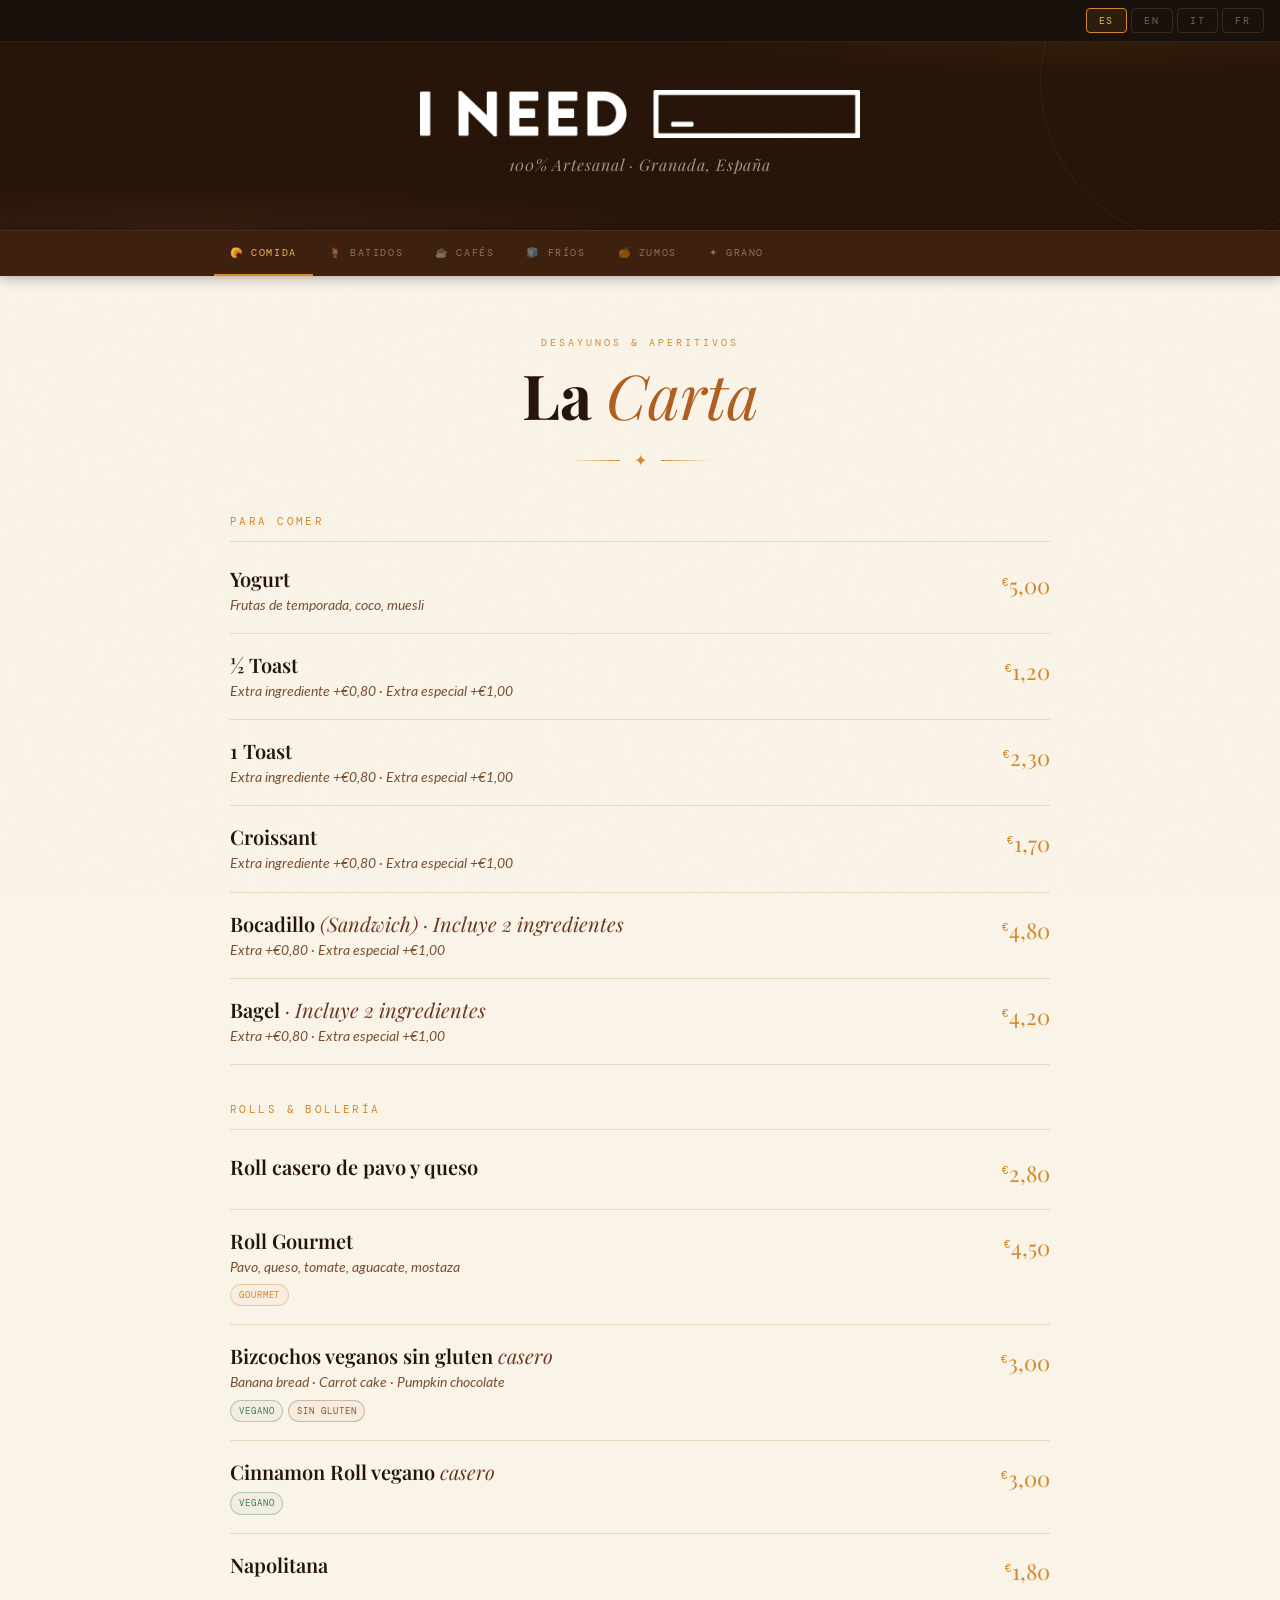
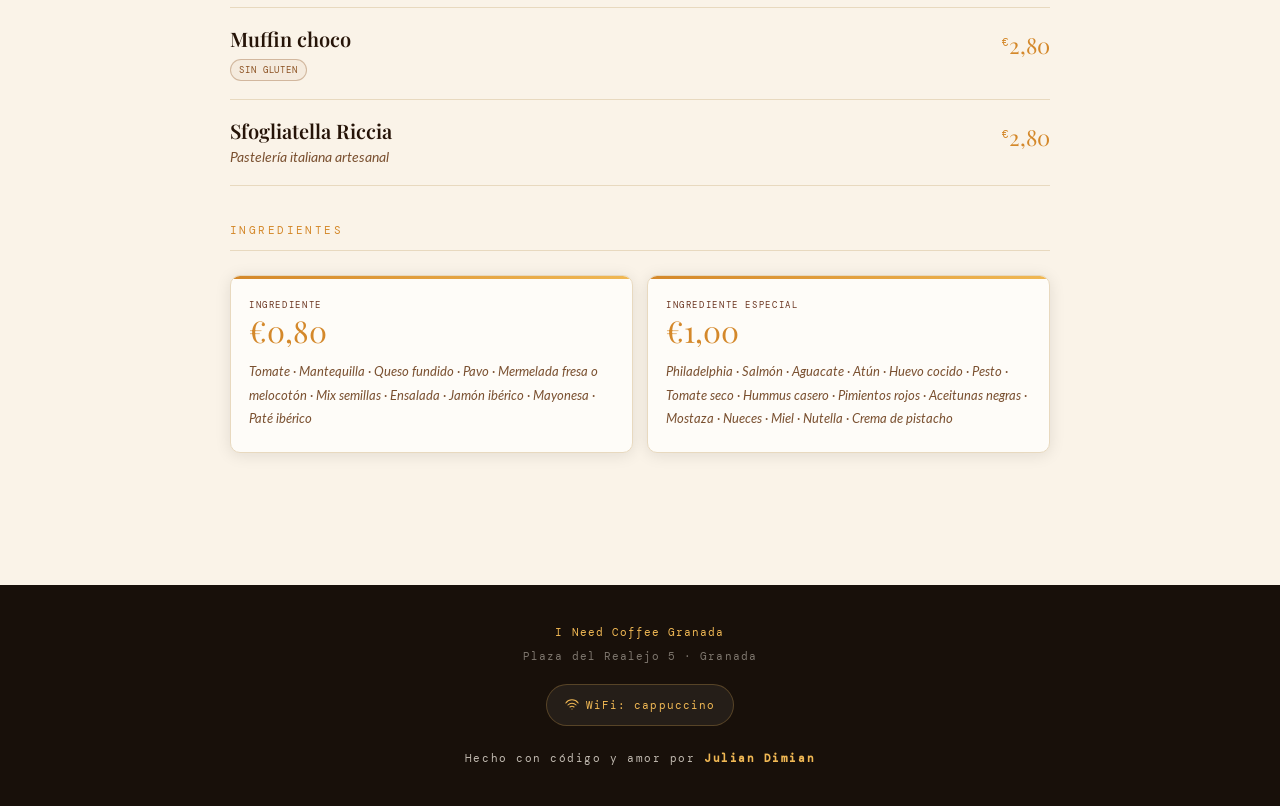
==== commit 8852b001: "Fix extra prices, keep translations with admin edits, harden menu sync - Topping prices in toast/cro" ====
--- a/index.html
+++ b/index.html
@@ -142,13 +142,13 @@
 
 <section class="section active" id="comida">
   <div class="sec-head"><p class="sec-eyebrow" data-i18n="food_eyebrow">Desayunos &amp; Aperitivos</p><h2 class="sec-title" data-i18n="food_title">La <em>Carta</em></h2><div class="sec-rule"><span>✦</span></div></div>
-  <p class="group-label" data-i18n="grp_bowls">Para Comer </p>
+  <p class="group-label" data-i18n="grp_bowls">Para Comer</p>
   <div class="menu-item" data-pid="yogurt"><div class="mi-left"><p class="mi-name">Yogurt</p><p class="mi-desc" data-i18n="yogurt_desc">Frutas de temporada, coco, muesli</p></div><div class="mi-price"><sup>€</sup>5,00</div></div>
-  <div class="menu-item" data-pid="toast_half"><div class="mi-left"><p class="mi-name">½ Toast</p><p class="mi-desc" data-i18n="toast_h">Extra ingrediente +€0,70 · Extra especial +€0,90</p></div><div class="mi-price"><sup>€</sup>1,20</div></div>
-  <div class="menu-item" data-pid="toast_full"><div class="mi-left"><p class="mi-name">1 Toast</p><p class="mi-desc" data-i18n="toast_f">Extra ingrediente +€0,70 · Extra especial +€0,90</p></div><div class="mi-price"><sup>€</sup>2,30</div></div>
-  <div class="menu-item" data-pid="croissant"><div class="mi-left"><p class="mi-name">Croissant</p><p class="mi-desc" data-i18n="croissant_d">Extra ingrediente +€0,70 · Extra especial +€0,90</p></div><div class="mi-price"><sup>€</sup>1,70</div></div>
-  <div class="menu-item" data-pid="bocadillo"><div class="mi-left"><p class="mi-name"><span class="mi-name-text" data-i18n="boc_name">Bocadillo <em>(Sandwich)</em></span><em class="mi-name-incl" data-i18n="incl_2"> · Incluye 2 ingredientes</em></p><p class="mi-desc" data-i18n="boc_desc">Extra +€0,70 · Extra especial +€0,90</p></div><div class="mi-price"><sup>€</sup>4,80</div></div>
-  <div class="menu-item" data-pid="bagel"><div class="mi-left"><p class="mi-name"><span class="mi-name-text" data-i18n="bagel_name">Bagel</span><em class="mi-name-incl" data-i18n="incl_2"> · Incluye 2 ingredientes</em></p><p class="mi-desc" data-i18n="bagel_d">Extra +€0,70 · Extra especial +€0,90</p></div><div class="mi-price"><sup>€</sup>4,20</div></div>
+  <div class="menu-item" data-pid="toast_half"><div class="mi-left"><p class="mi-name">½ Toast</p><p class="mi-desc" data-i18n="toast_h">Extra ingrediente +€0,80 · Extra especial +€1,00</p></div><div class="mi-price"><sup>€</sup>1,20</div></div>
+  <div class="menu-item" data-pid="toast_full"><div class="mi-left"><p class="mi-name">1 Toast</p><p class="mi-desc" data-i18n="toast_f">Extra ingrediente +€0,80 · Extra especial +€1,00</p></div><div class="mi-price"><sup>€</sup>2,30</div></div>
+  <div class="menu-item" data-pid="croissant"><div class="mi-left"><p class="mi-name">Croissant</p><p class="mi-desc" data-i18n="croissant_d">Extra ingrediente +€0,80 · Extra especial +€1,00</p></div><div class="mi-price"><sup>€</sup>1,70</div></div>
+  <div class="menu-item" data-pid="bocadillo"><div class="mi-left"><p class="mi-name"><span class="mi-name-text" data-i18n="boc_name">Bocadillo <em>(Sandwich)</em></span><em class="mi-name-incl" data-i18n="incl_2"> · Incluye 2 ingredientes</em></p><p class="mi-desc" data-i18n="boc_desc">Extra +€0,80 · Extra especial +€1,00</p></div><div class="mi-price"><sup>€</sup>4,80</div></div>
+  <div class="menu-item" data-pid="bagel"><div class="mi-left"><p class="mi-name"><span class="mi-name-text" data-i18n="bagel_name">Bagel</span><em class="mi-name-incl" data-i18n="incl_2"> · Incluye 2 ingredientes</em></p><p class="mi-desc" data-i18n="bagel_d">Extra +€0,80 · Extra especial +€1,00</p></div><div class="mi-price"><sup>€</sup>4,20</div></div>
   <p class="group-label" data-i18n="grp_rolls">Rolls &amp; Bollería</p>
   <div class="menu-item" data-pid="roll_casero"><div class="mi-left"><p class="mi-name" data-i18n="roll_t">Roll casero de pavo y queso</p></div><div class="mi-price"><sup>€</sup>2,80</div></div>
   <div class="menu-item" data-pid="roll_gourmet"><div class="mi-left"><p class="mi-name">Roll Gourmet</p><p class="mi-desc" data-i18n="roll_g">Pavo, queso, tomate, aguacate, mostaza</p><div class="mi-tags"><span class="tag t-special">Gourmet</span></div></div><div class="mi-price"><sup>€</sup>4,50</div></div>
@@ -160,7 +160,7 @@
   <p class="group-label" data-i18n="grp_extras">Ingredientes</p>
   <div class="extras-grid">
     <div class="extras-card" data-pid="ing_normal"><p class="ec-title" data-i18n="ext_t">Ingrediente</p><p class="ec-price">€0,80</p><p class="ec-list" data-i18n="ext_list">Tomate · Mantequilla · Queso fundido · Pavo · Mermelada fresa o melocotón · Mix semillas · Ensalada · Jamón ibérico · Mayonesa · Paté ibérico</p></div>
-    <div class="extras-card" data-pid="ing_especial"><p class="ec-title" data-i18n="ext_st">Ingrediente Especial</p><p class="ec-price">€1,00</p><p class="ec-list" data-i18n="ext_slist">Philadelphia · Salmón · Aguacate · Atún · Huevo cocido · Pesto · Tomate seco · Hummus casero · Pimientos rojos · Aceitunas negras · Mostaza · Nueces · Miel · Nutella · Crema de pistacchio</p></div>
+    <div class="extras-card" data-pid="ing_especial"><p class="ec-title" data-i18n="ext_st">Ingrediente Especial</p><p class="ec-price">€1,00</p><p class="ec-list" data-i18n="ext_slist">Philadelphia · Salmón · Aguacate · Atún · Huevo cocido · Pesto · Tomate seco · Hummus casero · Pimientos rojos · Aceitunas negras · Mostaza · Nueces · Miel · Nutella · Crema de pistacho</p></div>
   </div>
 </section>
 
@@ -188,18 +188,18 @@
     <thead><tr><th data-i18n="th_drink">Bebida</th><th data-i18n="th_reg">Regular</th><th data-i18n="th_large">Grande</th><th>XL</th></tr></thead>
     <tbody>
       <tr data-pid="espresso"><td>Espresso</td><td data-label="Reg">€1,50</td><td class="nd" data-label="Gr">—</td><td data-label="XL">€2,70</td></tr>
-      <tr data-pid="con_leche"><td data-i18n="d_milk">Con leche</td><td data-label="Reg">€1,70</td><td class="nd" data-label="Gr">—</td><td data-label="XL">€3,00</td></tr>
+      <tr data-pid="con_leche"><td><span data-i18n="d_milk">Con leche</span></td><td data-label="Reg">€1,70</td><td class="nd" data-label="Gr">—</td><td data-label="XL">€3,00</td></tr>
       <tr data-pid="americano"><td>Americano</td><td data-label="Reg">€2,00</td><td class="nd" data-label="Gr">—</td><td data-label="XL">€3,00</td></tr>
       <tr data-pid="macchiato"><td>Macchiato <span class="dt-note" data-i18n="d_cortado">(Cortado)</span></td><td data-label="Reg">€1,60</td><td class="nd" data-label="Gr">—</td><td data-label="XL">€2,80</td></tr>
       <tr data-pid="cappuccino"><td>Cappuccino</td><td data-label="Reg">€2,50</td><td class="nd" data-label="Gr">—</td><td data-label="XL">€3,70</td></tr>
       <tr data-pid="moca"><td>Moca</td><td class="nd" data-label="Reg">—</td><td data-label="Gr">€3,80</td><td class="nd" data-label="XL">—</td></tr>
       <tr data-pid="flat_white"><td>Flat White <span class="dt-note" data-i18n="d_fw">(doble carga)</span></td><td class="nd" data-label="Reg">—</td><td data-label="Gr">€3,00</td><td class="nd" data-label="XL">—</td></tr>
-      <tr data-pid="chocolate"><td data-i18n="d_choc">Chocolate</td><td data-label="Reg">€2,00</td><td class="nd" data-label="Gr">—</td><td data-label="XL">€3,00</td></tr>
+      <tr data-pid="chocolate"><td><span data-i18n="d_choc">Chocolate</span></td><td data-label="Reg">€2,00</td><td class="nd" data-label="Gr">—</td><td data-label="XL">€3,00</td></tr>
       <tr data-pid="chai"><td>Chai</td><td class="nd" data-label="Reg">—</td><td data-label="Gr">€3,50</td><td class="nd" data-label="XL">—</td></tr>
       <tr data-pid="dirty_chai"><td>Dirty Chai <span class="dt-note" data-i18n="d_dc">(hielo+café)</span></td><td class="nd" data-label="Reg">—</td><td data-label="Gr">€4,50</td><td class="nd" data-label="XL">—</td></tr>
       <tr data-pid="matcha"><td>Matcha</td><td class="nd" data-label="Reg">—</td><td data-label="Gr">€3,50</td><td class="nd" data-label="XL">—</td></tr>
-      <tr data-pid="tea"><td data-i18n="d_tea">Tea / Infusión</td><td data-label="Reg">€2,00</td><td class="nd" data-label="Gr">—</td><td class="nd" data-label="XL">—</td></tr>
-      <tr data-pid="tea_leche"><td data-i18n="d_team">Tea / Infusión con leche</td><td data-label="Reg">€2,70</td><td class="nd" data-label="Gr">—</td><td class="nd" data-label="XL">—</td></tr>
+      <tr data-pid="tea"><td><span data-i18n="d_tea">Tea / Infusión</span></td><td data-label="Reg">€2,00</td><td class="nd" data-label="Gr">—</td><td class="nd" data-label="XL">—</td></tr>
+      <tr data-pid="tea_leche"><td><span data-i18n="d_team">Tea / Infusión con leche</span></td><td data-label="Reg">€2,70</td><td class="nd" data-label="Gr">—</td><td class="nd" data-label="XL">—</td></tr>
     </tbody>
   </table>
   <p class="group-label" data-i18n="grp_teas">Variedades de Té</p>
@@ -223,7 +223,7 @@
   <div class="menu-item" data-pid="ice_moca"><div class="mi-left"><p class="mi-name">Ice Moca</p><p class="mi-desc" data-i18n="imo_d">Chocolate frío con café y hielo</p></div><div class="mi-price"><sup>€</sup>5,00</div></div>
   <div class="menu-item" data-pid="frappe"><div class="mi-left"><p class="mi-name">Frappe</p><p class="mi-desc" data-i18n="fr_d">Café emulsionado · Chocolate, vainilla, caramelo o avellana</p><div class="mi-tags"><span class="tag t-special">Signature</span></div></div><div class="mi-price"><sup>€</sup>5,00</div></div>
   <div class="menu-item" data-pid="affogato"><div class="mi-left"><p class="mi-name">Affogato al Caffé</p><p class="mi-desc" data-i18n="aff_d">Café con leche o bebidas vegetales y helado</p><div class="mi-tags"><span class="tag t-special">Signature</span></div></div><div class="mi-price"><sup>€</sup>4,50</div></div>
-  <div class="info-note" data-i18n="ext_aroma"><strong>Extra aroma o hielo:</strong> +€0,70 · Chocolate · Vainilla · Caramelo · Avellana</div>
+  <div class="info-note" data-i18n="ext_aroma"><strong>Extra aroma o hielo:</strong> +€0,80 · Chocolate · Vainilla · Caramelo · Avellana</div>
   <p class="group-label" data-i18n="grp_drinks">Refrescos &amp; Agua</p>
   <div class="menu-item" data-pid="agua"><div class="mi-left"><p class="mi-name" data-i18n="agua">Agua</p></div><div class="mi-price"><sup>€</sup>1,50</div></div>
   <div class="menu-item" data-pid="agua_gas"><div class="mi-left"><p class="mi-name" data-i18n="agua_g">Agua con gas</p></div><div class="mi-price"><sup>€</sup>2,00</div></div>
@@ -279,20 +279,20 @@
   es: {
     sub:"100% Artesanal · Granada, España",wifi:"WiFi: cappuccino",
     tab_food:"🥐 Comida",tab_smoothies:"🍹 Batidos",tab_coffees:"☕ Cafés",tab_cold:"🧊 Fríos",tab_juices:"🍊 Zumos",tab_beans:"✦ Grano",
-    food_eyebrow:"Desayunos & Brunch",food_title:"La <em>Carta</em>",
+    food_eyebrow:"Desayunos & Aperitivos",food_title:"La <em>Carta</em>",
     grp_bowls:"Para Comer",yogurt_desc:"Frutas de temporada, coco, muesli",
-    toast_h:"Extra ingrediente +€0,70 · Extra especial +€0,90",
-    toast_f:"Extra ingrediente +€0,70 · Extra especial +€0,90",
-    croissant_d:"Extra ingrediente +€0,70 · Extra especial +€0,90",
-    boc_name:"Bocadillo <em>(Sandwich)</em>",boc_desc:"Extra +€0,70 · Extra especial +€0,90",
-    bagel_name:"Bagel",bagel_d:"Extra +€0,70 · Extra especial +€0,90",
+    toast_h:"Extra ingrediente +€{N} · Extra especial +€{S}",
+    toast_f:"Extra ingrediente +€{N} · Extra especial +€{S}",
+    croissant_d:"Extra ingrediente +€{N} · Extra especial +€{S}",
+    boc_name:"Bocadillo <em>(Sandwich)</em>",boc_desc:"Extra +€{N} · Extra especial +€{S}",
+    bagel_name:"Bagel",bagel_d:"Extra +€{N} · Extra especial +€{S}",
     incl_2:" · Incluye 2 ingredientes",
     grp_rolls:"Rolls & Bollería",roll_t:"Roll casero de pavo y queso",
     roll_g:"Pavo, queso, tomate, aguacate, mostaza",
     tag_v:"Vegano",tag_v2:"Vegano",tag_gf:"Sin Gluten",tag_gf2:"Sin Gluten",
-    bizco_name:"Bizcocho vegano <em>casero</em>",bizco_desc:"Banana bread · Carrot cake · Pumpkin chocolate",
+    bizco_name:"Bizcochos veganos sin gluten <em>casero</em>",bizco_desc:"Banana bread · Carrot cake · Pumpkin chocolate",
     cinn_name:"Cinnamon Roll vegano <em>casero</em>",muffin_n:"Muffin choco",sfog_d:"Pastelería italiana artesanal",
-    grp_extras:"Extras para Toasts, Bocadillos & Bagels",
+    grp_extras:"Ingredientes",
     ext_t:"Ingrediente",ext_st:"Ingrediente Especial",
     ext_list:"Tomate · Mantequilla · Queso fundido · Pavo · Mermelada fresa o melocotón · Mix semillas · Ensalada · Jamón ibérico · Mayonesa · Paté ibérico",
     ext_slist:"Philadelphia · Salmón · Aguacate · Atún · Huevo cocido · Pesto · Tomate seco · Hummus casero · Pimientos rojos · Aceitunas negras · Mostaza · Nueces · Miel · Nutella · Crema de pistacho",
@@ -313,7 +313,7 @@
     icl_d:"Chai latte con hielo",idc_d:"Chai latte con hielo y café",im_d:"Matcha latte con hielo",
     imo_d:"Chocolate frío con café y hielo",fr_d:"Café emulsionado · Chocolate, vainilla, caramelo o avellana",
     aff_d:"Café con leche o bebidas vegetales y helado",
-    ext_aroma:"<strong>Extra aroma o hielo:</strong> +€0,70 · Chocolate · Vainilla · Caramelo · Avellana",
+    ext_aroma:"<strong>Extra aroma o hielo:</strong> +€0,80 · Chocolate · Vainilla · Caramelo · Avellana",
     grp_drinks:"Refrescos & Agua",agua:"Agua",agua_g:"Agua con gas",ital_d:"Bebidas Italianas Bio",
     refrescos:"Refrescos",cerveza:"Cerveza",
     j_eye:"Exprimidos al momento",j_title:"Zumos <em>Naturales</em>",
@@ -336,20 +336,20 @@
   en: {
     sub:"100% Artisan · Granada, Spain",wifi:"WiFi: cappuccino",
     tab_food:"🥐 Food",tab_smoothies:"🍹 Smoothies",tab_coffees:"☕ Coffees",tab_cold:"🧊 Cold",tab_juices:"🍊 Juices",tab_beans:"✦ Beans",
-    food_eyebrow:"Breakfast & Brunch",food_title:"The <em>Menu</em>",
+    food_eyebrow:"Breakfast & Snacks",food_title:"The <em>Menu</em>",
     grp_bowls:"To Eat",yogurt_desc:"Seasonal fruits, coconut, muesli",
-    toast_h:"Extra topping +€0.80 · Special extra +€1.00",
-    toast_f:"Extra topping +€0.80 · Special extra +€1.00",
-    croissant_d:"Extra topping +€0.80 · Special extra +€1.00",
-    boc_name:"Sandwich",boc_desc:"Extra +€0.80 · Special extra +€1.00",
-    bagel_name:"Bagel",bagel_d:"Extra +€0.80 · Special extra +€1.00",
+    toast_h:"Extra topping +€{N} · Special extra +€{S}",
+    toast_f:"Extra topping +€{N} · Special extra +€{S}",
+    croissant_d:"Extra topping +€{N} · Special extra +€{S}",
+    boc_name:"Sandwich",boc_desc:"Extra +€{N} · Special extra +€{S}",
+    bagel_name:"Bagel",bagel_d:"Extra +€{N} · Special extra +€{S}",
     incl_2:" · Includes 2 toppings",
     grp_rolls:"Rolls & Pastries",roll_t:"Homemade turkey & cheese roll",
     roll_g:"Turkey, cheese, tomato, avocado, mustard",
     tag_v:"Vegan",tag_v2:"Vegan",tag_gf:"Gluten Free",tag_gf2:"Gluten Free",
-    bizco_name:"Homemade vegan <em>cake</em>",bizco_desc:"Banana bread · Carrot cake · Pumpkin chocolate",
+    bizco_name:"Homemade vegan gluten-free <em>cakes</em>",bizco_desc:"Banana bread · Carrot cake · Pumpkin chocolate",
     cinn_name:"Homemade vegan <em>cinnamon roll</em>",muffin_n:"Choco muffin",sfog_d:"Artisan Italian pastry",
-    grp_extras:"Extras for Toasts, Sandwiches & Bagels",
+    grp_extras:"Toppings",
     ext_t:"Topping",ext_st:"Special Topping",
     ext_list:"Tomato · Butter · Melted cheese · Turkey · Strawberry or peach jam · Seed mix · Salad · Iberian ham · Mayonnaise · Iberian pâté",
     ext_slist:"Philadelphia · Salmon · Avocado · Tuna · Hard boiled egg · Pesto · Sun-dried tomato · Homemade hummus · Red peppers · Black olives · Mustard · Walnuts · Honey · Nutella · Pistachio cream",
@@ -360,7 +360,7 @@
     s08:"Pineapple, coconut",s09:"Kale, mango, banana, lemon",s10:"Carrot, pineapple, papaya, goji, kiwi",s11:"Beetroot, ginger, blueberries, pineapple",
     cof_eye:"100% Natural Arabica",cof_title:"<em>To</em> Drink",
     th_drink:"Drink",th_reg:"Regular",th_large:"Large",
-    d_milk:"White coffee",d_cortado:"(Cortado)",d_fw:"(double shot)",d_choc:"Hot chocolate",d_dc:"(iced+coffee)",
+    d_milk:"Latte",d_cortado:"(Cortado)",d_fw:"(double shot)",d_choc:"Hot chocolate",d_dc:"(iced+coffee)",
     d_tea:"Tea / Herbal",d_team:"Tea / Herbal with milk",
     grp_teas:"Tea Varieties",tea_bl:"Black Tea",tea_rd:"Red Tea",tea_gr:"Green Tea",
     tea_gr_f:"Gunpowder · Amaretto · Menthos · Toronto Night · Ginger & Lemon",
@@ -393,20 +393,20 @@
   it: {
     sub:"100% Artigianale · Granada, Spagna",wifi:"WiFi: cappuccino",
     tab_food:"🥐 Cibo",tab_smoothies:"🍹 Frullati",tab_coffees:"☕ Caffè",tab_cold:"🧊 Fredde",tab_juices:"🍊 Succhi",tab_beans:"✦ Grani",
-    food_eyebrow:"Colazione & Brunch",food_title:"Il <em>Menù</em>",
+    food_eyebrow:"Colazione & Aperitivi",food_title:"Il <em>Menù</em>",
     grp_bowls:"Da Mangiare",yogurt_desc:"Frutta di stagione, cocco, muesli",
-    toast_h:"Ingrediente extra +€0,70 · Extra speciale +€0,90",
-    toast_f:"Ingrediente extra +€0,70 · Extra speciale +€0,90",
-    croissant_d:"Ingrediente extra +€0,70 · Extra speciale +€0,90",
-    boc_name:"Panino <em>(Sandwich)</em>",boc_desc:"Extra +€0,70 · Extra speciale +€0,90",
-    bagel_name:"Bagel",bagel_d:"Extra +€0,70 · Extra speciale +€0,90",
+    toast_h:"Ingrediente extra +€{N} · Extra speciale +€{S}",
+    toast_f:"Ingrediente extra +€{N} · Extra speciale +€{S}",
+    croissant_d:"Ingrediente extra +€{N} · Extra speciale +€{S}",
+    boc_name:"Panino <em>(Sandwich)</em>",boc_desc:"Extra +€{N} · Extra speciale +€{S}",
+    bagel_name:"Bagel",bagel_d:"Extra +€{N} · Extra speciale +€{S}",
     incl_2:" · Include 2 ingredienti",
     grp_rolls:"Roll & Prodotti da Forno",roll_t:"Roll artigianale tacchino e formaggio",
     roll_g:"Tacchino, formaggio, pomodoro, avocado, senape",
     tag_v:"Vegano",tag_v2:"Vegano",tag_gf:"Senza Glutine",tag_gf2:"Senza Glutine",
-    bizco_name:"Torta vegana <em>artigianale</em>",bizco_desc:"Banana bread · Carrot cake · Pumpkin chocolate",
+    bizco_name:"Torte vegane senza glutine <em>artigianali</em>",bizco_desc:"Banana bread · Carrot cake · Pumpkin chocolate",
     cinn_name:"Cinnamon Roll vegano <em>artigianale</em>",muffin_n:"Muffin al cioccolato",sfog_d:"Pasticceria italiana artigianale",
-    grp_extras:"Extra per Toast, Panini & Bagel",
+    grp_extras:"Ingredienti",
     ext_t:"Ingrediente",ext_st:"Ingrediente Speciale",
     ext_list:"Pomodoro · Burro · Formaggio fuso · Tacchino · Marmellata fragola o pesca · Mix semi · Insalata · Prosciutto iberico · Maionese · Paté iberico",
     ext_slist:"Philadelphia · Salmone · Avocado · Tonno · Uovo sodo · Pesto · Pomodoro secco · Hummus artigianale · Peperoni rossi · Olive nere · Senape · Noci · Miele · Nutella · Crema di pistacchio",
@@ -427,7 +427,7 @@
     icl_d:"Chai latte con ghiaccio",idc_d:"Chai latte con ghiaccio e caffè",im_d:"Matcha latte con ghiaccio",
     imo_d:"Cioccolata fredda con caffè e ghiaccio",fr_d:"Caffè emulsionato · Cioccolato, vaniglia, caramello o nocciola",
     aff_d:"Caffè con latte o bevande vegetali e gelato",
-    ext_aroma:"<strong>Aroma extra o ghiaccio:</strong> +€0,70 · Cioccolato · Vaniglia · Caramello · Nocciola",
+    ext_aroma:"<strong>Aroma extra o ghiaccio:</strong> +€0,80 · Cioccolato · Vaniglia · Caramello · Nocciola",
     grp_drinks:"Bibite & Acqua",agua:"Acqua naturale",agua_g:"Acqua frizzante",ital_d:"Bevande Italiane Bio",
     refrescos:"Bibite",cerveza:"Birra",
     j_eye:"Spremuti al momento",j_title:"Succhi <em>Naturali</em>",
@@ -450,20 +450,20 @@
   fr: {
     sub:"100% Artisanal · Grenade, Espagne",wifi:"WiFi: cappuccino",
     tab_food:"🥐 Nourriture",tab_smoothies:"🍹 Smoothies",tab_coffees:"☕ Cafés",tab_cold:"🧊 Froides",tab_juices:"🍊 Jus",tab_beans:"✦ Grains",
-    food_eyebrow:"Petit-déjeuner & Brunch",food_title:"La <em>Carte</em>",
+    food_eyebrow:"Petit-déjeuner & En-cas",food_title:"La <em>Carte</em>",
     grp_bowls:"À Manger",yogurt_desc:"Fruits de saison, noix de coco, muesli",
-    toast_h:"Ingrédient sup. +€0,70 · Extra spécial +€0,90",
-    toast_f:"Ingrédient sup. +€0,70 · Extra spécial +€0,90",
-    croissant_d:"Ingrédient sup. +€0,70 · Extra spécial +€0,90",
-    boc_name:"Sandwich",boc_desc:"Extra +€0,70 · Extra spécial +€0,90",
-    bagel_name:"Bagel",bagel_d:"Extra +€0,70 · Extra spécial +€0,90",
+    toast_h:"Ingrédient sup. +€{N} · Extra spécial +€{S}",
+    toast_f:"Ingrédient sup. +€{N} · Extra spécial +€{S}",
+    croissant_d:"Ingrédient sup. +€{N} · Extra spécial +€{S}",
+    boc_name:"Sandwich",boc_desc:"Extra +€{N} · Extra spécial +€{S}",
+    bagel_name:"Bagel",bagel_d:"Extra +€{N} · Extra spécial +€{S}",
     incl_2:" · 2 ingrédients inclus",
     grp_rolls:"Rolls & Viennoiseries",roll_t:"Roll maison dinde et fromage",
     roll_g:"Dinde, fromage, tomate, avocat, moutarde",
     tag_v:"Végétalien",tag_v2:"Végétalien",tag_gf:"Sans Gluten",tag_gf2:"Sans Gluten",
-    bizco_name:"Gâteau végétalien <em>maison</em>",bizco_desc:"Banana bread · Carrot cake · Pumpkin chocolate",
+    bizco_name:"Gâteaux végétaliens sans gluten <em>maison</em>",bizco_desc:"Banana bread · Carrot cake · Pumpkin chocolate",
     cinn_name:"Cinnamon Roll végétalien <em>maison</em>",muffin_n:"Muffin au chocolat",sfog_d:"Pâtisserie italienne artisanale",
-    grp_extras:"Extras pour Toasts, Sandwichs & Bagels",
+    grp_extras:"Ingrédients",
     ext_t:"Ingrédient",ext_st:"Ingrédient Spécial",
     ext_list:"Tomate · Beurre · Fromage fondu · Dinde · Confiture fraise ou pêche · Mélange de graines · Salade · Jambon ibérique · Mayonnaise · Pâté ibérique",
     ext_slist:"Philadelphia · Saumon · Avocat · Thon · Oeuf dur · Pesto · Tomate séchée · Houmous maison · Poivrons rouges · Olives noires · Moutarde · Noix · Miel · Nutella · Crème de pistache",
@@ -484,7 +484,7 @@
     icl_d:"Chai latte sur glace",idc_d:"Chai latte avec glace et café",im_d:"Matcha latte sur glace",
     imo_d:"Chocolat froid avec café et glace",fr_d:"Café émulsionné · Chocolat, vanille, caramel ou noisette",
     aff_d:"Café avec lait ou boisson végétale et glace à la crème",
-    ext_aroma:"<strong>Arôme ou glace en plus:</strong> +€0,70 · Chocolat · Vanille · Caramel · Noisette",
+    ext_aroma:"<strong>Arôme ou glace en plus:</strong> +€0,80 · Chocolat · Vanille · Caramel · Noisette",
     grp_drinks:"Sodas & Eau",agua:"Eau plate",agua_g:"Eau gazeuse",ital_d:"Boissons Italiennes Bio",
     refrescos:"Sodas",cerveza:"Bière",
     j_eye:"Pressés à la minute",j_title:"Jus <em>Naturels</em>",
@@ -506,15 +506,40 @@
   }
 };
 
+var CUR_LANG = 'es';
+
+// Textos que llevan el precio de los ingredientes: se rellenan con {N} (normal) y {S} (especial)
+// a partir de las fichas de "Ingredientes", así nunca se descuadran.
+var EXTRA_PRICE_KEYS = ['toast_h','toast_f','croissant_d','boc_desc','bagel_d'];
+
+function ingPrice(pid) {
+  var el = document.querySelector('[data-pid="' + pid + '"] .ec-price');
+  return el ? el.textContent.replace(/[€\s]/g, '') : '';
+}
+
+function refreshExtraPrices() {
+  var t = T[CUR_LANG] || T.es;
+  var esc = function(v) { return v.replace(/[&<>"']/g, ''); };
+  var n = esc(ingPrice('ing_normal')), s = esc(ingPrice('ing_especial'));
+  if (CUR_LANG === 'en') { n = n.replace(',', '.'); s = s.replace(',', '.'); }
+  EXTRA_PRICE_KEYS.forEach(function(key) {
+    document.querySelectorAll('[data-i18n="' + key + '"]').forEach(function(el) {
+      el.innerHTML = t[key].replace('{N}', n).replace('{S}', s);
+    });
+  });
+}
+
 function setLang(lang, btn) {
   document.querySelectorAll('.lang-btn').forEach(function(b) { b.classList.remove('active'); });
   btn.classList.add('active');
   var t = T[lang];
   if (!t) return;
+  CUR_LANG = lang;
   document.querySelectorAll('[data-i18n]').forEach(function(el) {
     var key = el.getAttribute('data-i18n');
     if (t[key] !== undefined) el.innerHTML = t[key];
   });
+  refreshExtraPrices();
   document.documentElement.lang = lang;
 }
 
@@ -532,29 +557,98 @@
 // INSTRUCCIONES: reemplaza los dos valores de abajo con los tuyos de jsonbin.io
 var INC_BIN_ID  = '69c271aec3097a1dd5555fad';   // ← ej: 67a8b2c3d4e5f6a7b8c9d0e1
 var INC_API_KEY = '$2a$10$OF/aphLfABPvb.xCzP7sxeubM//Uad97gTOm2i2sx7U01hYs89xKK';  // ← Master Key de jsonbin.io
+// SEGURIDAD: crea en jsonbin.io una "Access Key" con permiso SOLO de lectura para este bin,
+// pégala aquí y deja INC_API_KEY vacía (''). Así la Master Key no queda pública.
+var INC_ACCESS_KEY = '';
 
 (function syncFromAdmin() {
   if (INC_BIN_ID === 'TU_BIN_ID_AQUI' || INC_API_KEY === 'TU_API_KEY_AQUI') return;
+  var hdrs = { 'X-Bin-Meta': 'false' };
+  if (INC_ACCESS_KEY) hdrs['X-Access-Key'] = INC_ACCESS_KEY;
+  else if (INC_API_KEY) hdrs['X-Master-Key'] = INC_API_KEY;
   fetch('https://api.jsonbin.io/v3/b/' + INC_BIN_ID + '/latest', {
-    headers: { 'X-Master-Key': INC_API_KEY, 'X-Bin-Meta': 'false' }
+    headers: hdrs
   })
   .then(function(r) { return r.json(); })
   .then(function(data) {
     applyPatches(data.patches || {});
     applyExtras(data.extras || []);
+    refreshExtraPrices();
   })
   .catch(function() {/* sin internet: muestra defaults */});
 
+  // Productos cuya descripción se genera sola con los precios de Ingredientes
+  var AUTO_DESC = { toast_half:1, toast_full:1, croissant:1, bocadillo:1, bagel:1 };
+
+  // Valores por defecto antiguos guardados en JSONBin: se tratan como "sin cambios"
+  var LEGACY = {
+    bizcocho: { name: ['Bizcocho vegano casero'] },
+    ing_especial: { list: ['Philadelphia · Salmón · Aguacate · Atún · Huevo cocido · Pesto · Tomate seco · Hummus casero · Pimientos rojos · Aceitunas negras · Mostaza · Nueces · Miel · Nutella · Crema de pistacchio'] }
+  };
+
+  // Escapa texto antes de meterlo en HTML (evita que se cuele código desde los datos)
+  function h(v) {
+    return (v == null ? '' : String(v)).replace(/&/g,'&amp;').replace(/</g,'&lt;').replace(/>/g,'&gt;').replace(/"/g,'&quot;').replace(/'/g,'&#39;');
+  }
+
+  function findPid(pid) {
+    try { return document.querySelector('[data-pid="' + String(pid).replace(/["\\]/g, '\\$&') + '"]'); }
+    catch (e) { return null; }
+  }
+
+  function norm(s) {
+    var t = document.createElement('template');   // contenido inerte: no ejecuta nada
+    t.innerHTML = s == null ? '' : String(s);
+    return t.content.textContent.replace(/\s+/g, ' ').trim().toLowerCase();
+  }
+
+  function isLegacy(pid, field, value) {
+    var l = LEGACY[pid] && LEGACY[pid][field];
+    return !!l && l.some(function(v) { return norm(v) === norm(value); });
+  }
+
+  // Texto original en español de un elemento (aunque ahora se vea en otro idioma)
+  function esText(el) {
+    var k = el.getAttribute('data-i18n');
+    return (k && T.es[k] !== undefined) ? T.es[k] : el.innerHTML;
+  }
+
+  // Solo sobrescribe si el admin cambió el texto. Si no, se conservan las traducciones.
+  function setPatched(el, value, asHtml) {
+    if (!el || value == null) return;
+    if (norm(esText(el)) === norm(value)) return;
+    if (asHtml) el.innerHTML = value; else el.textContent = value;
+    el.removeAttribute('data-i18n');
+  }
+
   function applyPatches(patches) {
     Object.keys(patches).forEach(function(pid) {
-      var el = document.querySelector('[data-pid="' + pid + '"]');
-      if (!el) return;
-      var p = patches[pid];
+      try { applyPatch(pid, patches[pid]); }
+      catch (e) { /* un producto mal guardado no rompe el resto de la carta */ }
+    });
+  }
+
+  function applyPatch(pid, raw) {
+    {
+      var el = findPid(pid);
+      if (!el || !raw || typeof raw !== 'object') return;
+      var p = {};
+      Object.keys(raw).forEach(function(f) {
+        if (!isLegacy(pid, f, raw[f])) p[f] = raw[f];
+      });
 
       // ── Batido (sm-card) ──
       if (el.classList.contains('sm-card')) {
-        if (p.name) { var sn = el.querySelector('.sm-name'); if(sn) sn.textContent = p.name; }
-        if (p.ing !== undefined) { var si = el.querySelector('.sm-ing'); if(si) si.textContent = p.ing; }
+        if (p.name) setPatched(el.querySelector('.sm-name'), p.name, false);
+        if (p.ing !== undefined) {
+          var si = el.querySelector('.sm-ing');
+          if (si) setPatched(si, p.ing, false);
+          else if (p.ing) {
+            var newIng = document.createElement('p');
+            newIng.className = 'sm-ing'; newIng.textContent = p.ing;
+            el.querySelector('.sm-name').insertAdjacentElement('afterend', newIng);
+          }
+        }
         if (p.price) { var sp = el.querySelector('.sm-price'); if(sp) sp.textContent = '€' + p.price; }
         if (p.unavail !== undefined) el.classList.toggle('sm-unavail', !!p.unavail);
         return;
@@ -562,23 +656,32 @@
 
       // ── Bean card ──
       if (el.classList.contains('bean-card')) {
-        if (p.origin) { var bo = el.querySelector('.bc-origin'); if(bo) bo.textContent = p.origin; }
+        if (p.origin) setPatched(el.querySelector('.bc-origin'), p.origin, false);
         if (p.price)  { var bp = el.querySelector('.bc-price');  if(bp) bp.textContent = '€' + p.price; }
-        if (p.desc)   { var bd = el.querySelector('.bc-desc');   if(bd) bd.textContent = p.desc; }
+        if (p.desc)   setPatched(el.querySelector('.bc-desc'), p.desc, false);
         if (p.scores) {
           var bs = el.querySelector('.bc-scores');
-          if (bs) bs.innerHTML = p.scores.split('|').map(function(s) {
-            return '<span class="score-pill">' + s.trim() + '</span>';
-          }).join('');
+          if (bs) {
+            var current = Array.prototype.map.call(bs.querySelectorAll('.score-pill'), function(s) { return norm(esText(s)); }).join('|');
+            var wanted  = p.scores.split('|').map(function(s) { return norm(s); }).join('|');
+            if (current !== wanted) {
+              bs.innerHTML = '';
+              p.scores.split('|').forEach(function(s) {
+                var pill = document.createElement('span');
+                pill.className = 'score-pill'; pill.textContent = s.trim();
+                bs.appendChild(pill);
+              });
+            }
+          }
         }
         return;
       }
 
-// ── Ingrediente card ──
+      // ── Ingrediente card ──
       if (el.classList.contains('extras-card')) {
-        if (p.title) { var et = el.querySelector('.ec-title'); if(et) et.textContent = p.title; }
+        if (p.title) setPatched(el.querySelector('.ec-title'), p.title, false);
         if (p.price) { var ep = el.querySelector('.ec-price'); if(ep) ep.textContent = '€' + p.price; }
-        if (p.list)  { var el2 = el.querySelector('.ec-list'); if(el2) el2.textContent = p.list; }
+        if (p.list)  setPatched(el.querySelector('.ec-list'), p.list, false);
         return;
       }
 
@@ -586,13 +689,25 @@
       if (el.tagName === 'TR') {
         var tds = el.querySelectorAll('td');
         if (!tds.length) return;
+        var td0 = tds[0];
+        var noteEl = td0.querySelector('.dt-note');
         if (p.name) {
-          var noteSpan = tds[0].querySelector('.dt-note');
-          tds[0].textContent = p.name;
-          if (p.note && p.note.trim()) {
+          var nameSpan = td0.querySelector('span[data-i18n]:not(.dt-note)');
+          if (nameSpan) setPatched(nameSpan, p.name, false);
+          else {
+            var tn = td0.firstChild;
+            if (tn && tn.nodeType === 3 && norm(tn.nodeValue) !== norm(p.name)) tn.nodeValue = p.name + (noteEl ? ' ' : '');
+          }
+        }
+        if (p.note !== undefined) {
+          if (noteEl) {
+            if (!String(p.note).trim()) noteEl.remove();
+            else setPatched(noteEl, p.note, false);
+          } else if (String(p.note).trim()) {
             var ns = document.createElement('span');
-            ns.className = 'dt-note'; ns.textContent = ' ' + p.note;
-            tds[0].appendChild(ns);
+            ns.className = 'dt-note'; ns.textContent = p.note;
+            td0.appendChild(document.createTextNode(' '));
+            td0.appendChild(ns);
           }
         }
         var fmt = function(v) { return v ? '€' + v : '—'; };
@@ -603,62 +718,67 @@
         return;
       }
 
-      // ── Zumo (dual price menu-item) ──
+      // ── Comida, fríos y zumos (menu-item) ──
       if (el.classList.contains('menu-item')) {
-        if (p.name) { var mn = el.querySelector('.mi-name-text') || el.querySelector('.mi-name'); if(mn) mn.innerHTML = p.name; }
-        if (p.desc !== undefined) { var md = el.querySelector('.mi-desc'); if(md) md.textContent = (p.desc||'').replace(/^2 ingredientes\s*·\s*/i,''); }
+        if (p.name) setPatched(el.querySelector('.mi-name-text') || el.querySelector('.mi-name'), p.name, false);
+        if (p.desc !== undefined && !AUTO_DESC[pid]) {
+          var md = el.querySelector('.mi-desc');
+          var desc = (p.desc||'').replace(/^2 ingredientes\s*·\s*/i,'');
+          if (md) setPatched(md, desc, false);
+        }
         var mp = el.querySelector('.mi-price');
         if (mp) {
           var priceVal = p.price || p.price2 ? (p.price || '') : null;
           if (priceVal !== null) {
-            mp.innerHTML = '<sup>€</sup>' + (p.price||'');
-            if (p.price2) mp.innerHTML += '<span class="sub-price">/ ' + p.price2 + '</span>';
+            mp.innerHTML = '<sup>€</sup>' + h(p.price);
+            if (p.price2) mp.innerHTML += '<span class="sub-price">/ ' + h(p.price2) + '</span>';
           }
         }
       }
-    });
+    }
   }
 
   function applyExtras(extras) {
     extras.forEach(function(ex) {
       if (!ex || !ex.id || !ex.section) return;
+      try {
       // Evitar duplicados
-      if (document.querySelector('[data-pid="' + ex.id + '"]')) return;
+      if (findPid(ex.id)) return;
 
       var html = '';
       if (ex.section === 'batidos') {
-        html = '<div class="sm-card' + (ex.unavail?' sm-unavail':'') + '" data-pid="'+ex.id+'">' +
-          '<p class="sm-num">'+(ex.num||'')+'</p>' +
-          '<p class="sm-name">'+(ex.name||'')+'</p>' +
-          (ex.ing?'<p class="sm-ing">'+ex.ing+'</p>':'')+
-          '<p class="sm-price">€'+(ex.price||'')+'</p></div>';
+        html = '<div class="sm-card' + (ex.unavail?' sm-unavail':'') + '" data-pid="'+h(ex.id)+'">' +
+          '<p class="sm-num">'+h(ex.num)+'</p>' +
+          '<p class="sm-name">'+h(ex.name)+'</p>' +
+          (ex.ing?'<p class="sm-ing">'+h(ex.ing)+'</p>':'')+
+          '<p class="sm-price">€'+h(ex.price)+'</p></div>';
         var grid = document.querySelector('#batidos .smoothies-grid');
         if (grid) grid.insertAdjacentHTML('beforeend', html);
       } else if (ex.section === 'cafes') {
-        var fmt2 = function(v){return v?'€'+v:'—';};
-        html = '<tr data-pid="'+ex.id+'">' +
-          '<td>' + (ex.name||'') + (ex.note?' <span class="dt-note">'+ex.note+'</span>':'') + '</td>' +
+        var fmt2 = function(v){return v?'€'+h(v):'—';};
+        html = '<tr data-pid="'+h(ex.id)+'">' +
+          '<td>' + h(ex.name) + (ex.note?' <span class="dt-note">'+h(ex.note)+'</span>':'') + '</td>' +
           '<td class="'+(ex.reg?'':'nd')+'" data-label="Reg">'+fmt2(ex.reg)+'</td>' +
           '<td class="'+(ex.med?'':'nd')+'" data-label="Gr">'+fmt2(ex.med)+'</td>' +
           '<td class="'+(ex.xl?'':'nd')+'" data-label="XL">'+fmt2(ex.xl)+'</td></tr>';
         var tbody = document.querySelector('#cafes .drinks-table tbody');
         if (tbody) tbody.insertAdjacentHTML('beforeend', html);
       } else if (ex.section === 'granos') {
-        html = '<div class="bean-card" data-pid="'+ex.id+'">' +
-          '<div class="bc-header"><p class="bc-origin">'+(ex.origin||'')+'</p><p class="bc-price">€'+(ex.price||'')+'</p></div>' +
-          '<p class="bc-desc">'+(ex.desc||'')+'</p>' +
-          '<div class="bc-scores">'+(ex.scores||'').split('|').map(function(s){return '<span class="score-pill">'+s.trim()+'</span>';}).join('')+'</div></div>';
+        html = '<div class="bean-card" data-pid="'+h(ex.id)+'">' +
+          '<div class="bc-header"><p class="bc-origin">'+h(ex.origin)+'</p><p class="bc-price">€'+h(ex.price)+'</p></div>' +
+          '<p class="bc-desc">'+h(ex.desc)+'</p>' +
+          '<div class="bc-scores">'+h(ex.scores).split('|').map(function(s){return '<span class="score-pill">'+h(s.trim())+'</span>';}).join('')+'</div></div>';
         var grSec = document.getElementById('granos');
         var lastBean = grSec ? grSec.querySelector('.bean-card:last-of-type') : null;
         if (lastBean) lastBean.insertAdjacentHTML('afterend', html);
         else if (grSec) grSec.insertAdjacentHTML('beforeend', html);
       } else {
         // Comida, fríos, zumos
-        var priceHtml = '<sup>€</sup>'+(ex.price||'');
-        if (ex.price2) priceHtml += '<span class="sub-price">/ '+ex.price2+'</span>';
-        html = '<div class="menu-item" data-pid="'+ex.id+'">' +
-          '<div class="mi-left"><p class="mi-name">'+(ex.name||'')+'</p>' +
-          (ex.desc?'<p class="mi-desc">'+ex.desc+'</p>':'')+
+        var priceHtml = '<sup>€</sup>'+h(ex.price);
+        if (ex.price2) priceHtml += '<span class="sub-price">/ '+h(ex.price2)+'</span>';
+        html = '<div class="menu-item" data-pid="'+h(ex.id)+'">' +
+          '<div class="mi-left"><p class="mi-name">'+h(ex.name)+'</p>' +
+          (ex.desc?'<p class="mi-desc">'+h(ex.desc)+'</p>':'')+
           '</div><div class="mi-price">'+priceHtml+'</div></div>';
         var sec = document.getElementById(ex.section);
         if (sec) {
@@ -667,6 +787,7 @@
           else sec.insertAdjacentHTML('beforeend', html);
         }
       }
+      } catch (e) { /* un producto mal guardado no rompe el resto de la carta */ }
     });
   }
 })();
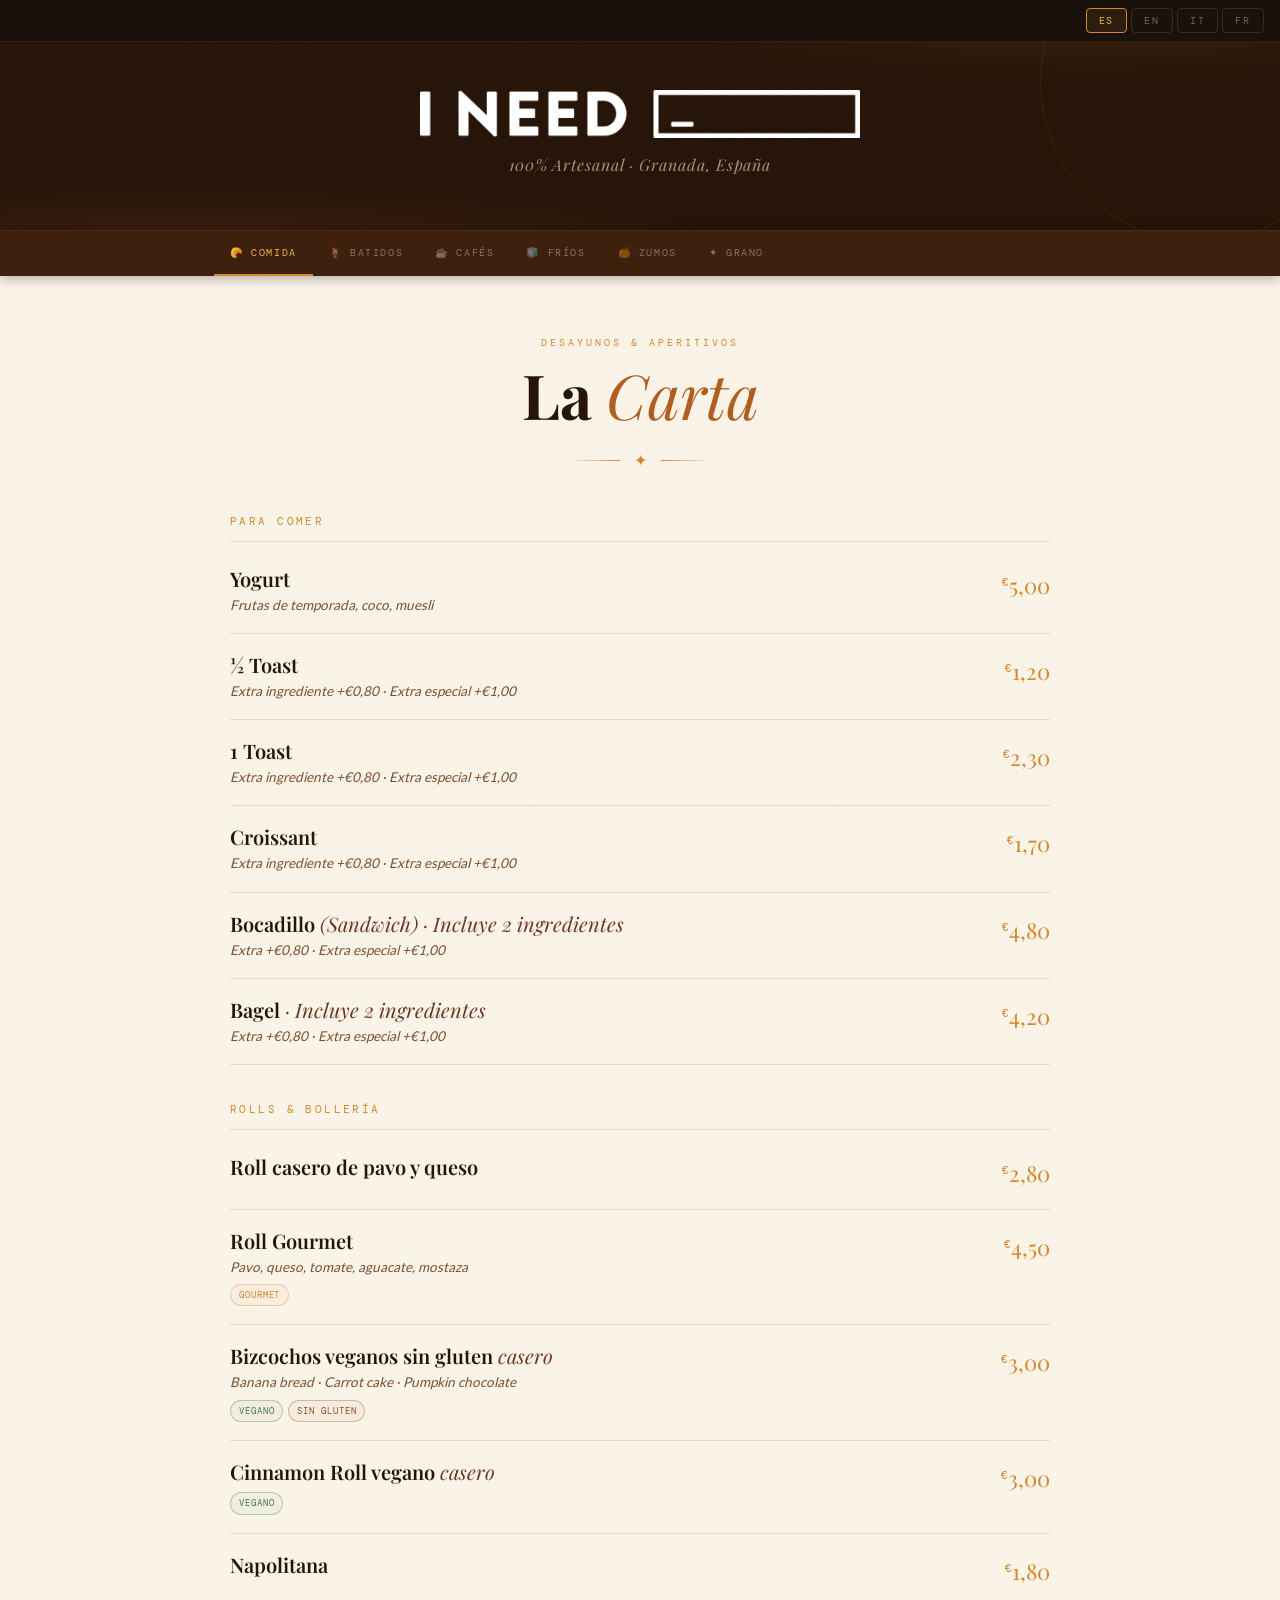
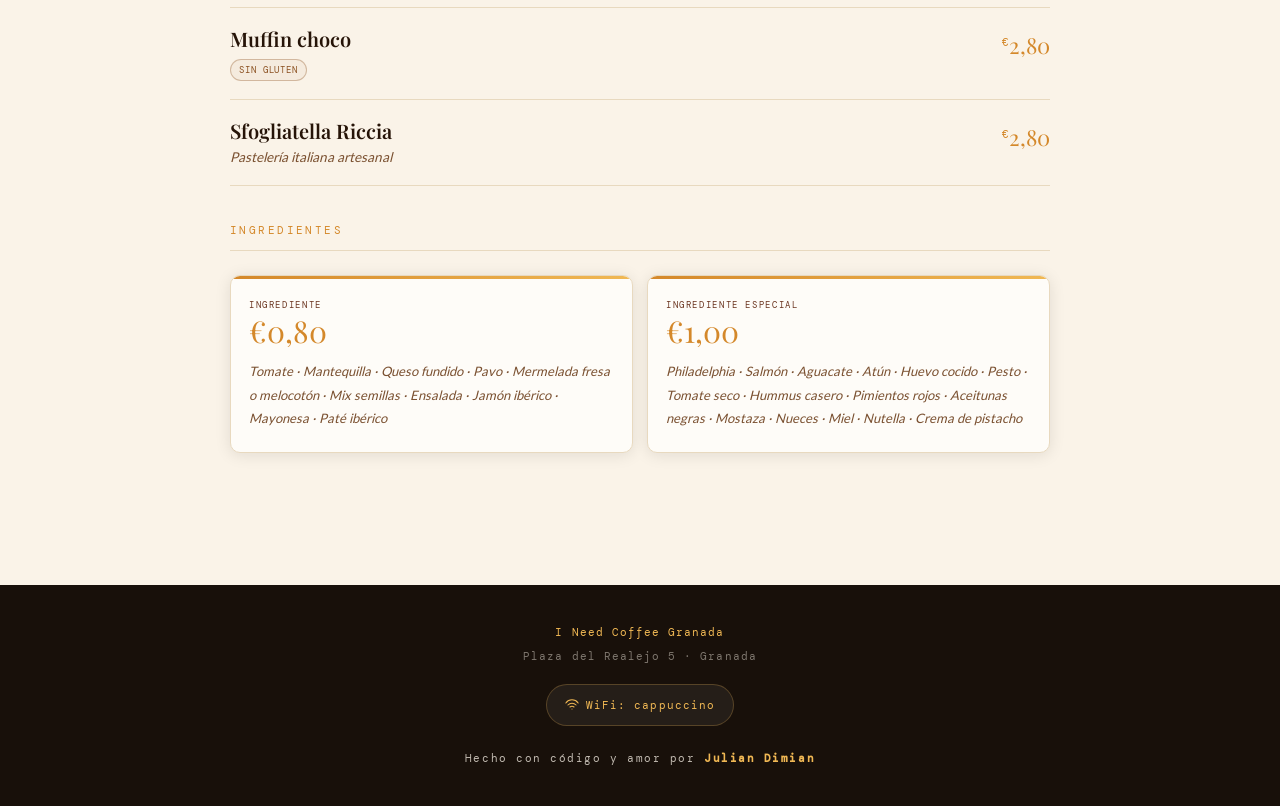
==== commit 10ddeb5d: "Share preview, backup history, unsaved-changes warning, self-hosted fonts - Open Graph/Twitter tags," ====
--- a/index.html
+++ b/index.html
@@ -4,7 +4,23 @@
 <meta charset="UTF-8">
 <meta name="viewport" content="width=device-width, initial-scale=1.0">
 <title>I Need Coffee — Granada</title>
-<link href="https://fonts.googleapis.com/css2?family=Playfair+Display:ital,wght@0,400;0,600;0,700;1,400;1,600&family=Lato:wght@300;400;700&family=DM+Mono:wght@300;400&display=swap" rel="stylesheet">
+<meta name="description" content="Carta de I Need Coffee, café artesanal en Plaza del Realejo 5, Granada: desayunos, batidos, cafés, bebidas frías, zumos y café en grano. Menu in English, Italiano y Français.">
+<meta name="theme-color" content="#18100A">
+<link rel="canonical" href="https://elviejogutidimi2-source.github.io/ineed-coffee/">
+<link rel="icon" type="image/png" href="favicon.png">
+<link rel="apple-touch-icon" href="apple-touch-icon.png">
+<meta property="og:type" content="website">
+<meta property="og:site_name" content="I Need Coffee">
+<meta property="og:title" content="I Need Coffee — Granada · Carta">
+<meta property="og:description" content="Café artesanal en Plaza del Realejo 5, Granada. Desayunos, batidos, cafés, zumos y café en grano.">
+<meta property="og:url" content="https://elviejogutidimi2-source.github.io/ineed-coffee/">
+<meta property="og:image" content="https://elviejogutidimi2-source.github.io/ineed-coffee/og.jpg">
+<meta property="og:image:width" content="1200">
+<meta property="og:image:height" content="630">
+<meta property="og:image:alt" content="I Need Coffee · 100% Artesanal · Granada">
+<meta property="og:locale" content="es_ES">
+<meta name="twitter:card" content="summary_large_image">
+<link href="fonts/fonts.css" rel="stylesheet">
 <style>
 :root{--ink:#18100A;--espresso:#261408;--roast:#3D1F0D;--brown:#6B3520;--caramel:#B05E20;--gold:#D4882A;--gold-hi:#F0B854;--cream:#FAF3E8;--parchment:#F2E8D4;--latte:#E8D9BF;--text:#2A1608;--muted:#7A5030;--white:#FEFCF8;--r-sm:6px;--r-md:10px;--shadow:0 2px 16px rgba(24,16,10,.10);--shadow-lg:0 8px 32px rgba(24,16,10,.16)}
 *,*::before,*::after{box-sizing:border-box;margin:0;padding:0}
@@ -97,6 +113,7 @@
 .sm-name{font-family:'Playfair Display',serif;font-size:15px;font-weight:600;color:var(--espresso);line-height:1.3;margin-bottom:5px}
 .sm-ing{font-size:12.5px;color:var(--muted);font-style:italic;line-height:1.5}
 .sm-price{font-family:'Playfair Display',serif;font-size:18px;color:var(--gold);margin-top:10px}
+.is-hidden{display:none!important}
 .sm-unavail{opacity:.38}
 .sm-unavail .sm-name::after{content:' (N/D)';font-family:'DM Mono',monospace;font-size:8px;letter-spacing:.1em;color:var(--muted)}
 .bean-card{background:var(--espresso);color:var(--cream);border-radius:var(--r-md);padding:clamp(22px,5vw,36px);margin-bottom:16px;position:relative;overflow:hidden;box-shadow:var(--shadow-lg)}
@@ -174,7 +191,7 @@
     <div class="sm-card" data-pid="sm04"><p class="sm-num">No.04</p><p class="sm-name">Mango Dream</p><p class="sm-ing" data-i18n="s04">Pera, mango</p><p class="sm-price">€5,00</p></div>
     <div class="sm-card" data-pid="sm05"><p class="sm-num">No.05</p><p class="sm-name">Raspberry Heaven</p><p class="sm-ing" data-i18n="s05">Manzana, frambuesa, arándano, mango</p><p class="sm-price">€5,00</p></div>
     <div class="sm-card" data-pid="sm06"><p class="sm-num">No.06</p><p class="sm-name">Jungle Juice</p><p class="sm-ing" data-i18n="s06">Mango, fresa, arándano, açai</p><p class="sm-price">€5,00</p></div>
-    <div class="sm-card sm-unavail" data-pid="sm07"><p class="sm-num">No.07</p><p class="sm-name">Power Granate</p><p class="sm-price">€5,00</p></div>
+    <div class="sm-card is-hidden" data-pid="sm07"><p class="sm-num">No.07</p><p class="sm-name">Power Granate</p><p class="sm-price">€5,00</p></div>
     <div class="sm-card" data-pid="sm08"><p class="sm-num">No.08</p><p class="sm-name">Coconut Crush</p><p class="sm-ing" data-i18n="s08">Piña, coco</p><p class="sm-price">€5,00</p></div>
     <div class="sm-card" data-pid="sm09"><p class="sm-num">No.09</p><p class="sm-name">Green Reviver</p><p class="sm-ing" data-i18n="s09">Kale, mango, plátano, limón</p><p class="sm-price">€5,00</p></div>
     <div class="sm-card" data-pid="sm10"><p class="sm-num">No.10</p><p class="sm-name">Carrot Boost</p><p class="sm-ing" data-i18n="s10">Zanahoria, piña, papaya, goji, kiwi</p><p class="sm-price">€5,00</p></div>
@@ -552,35 +569,51 @@
   window.scrollTo({ top: 0, behavior: 'smooth' });
 }
 </script>
+<script src="config.js"></script>
 <script>
-// ── SINCRONIZACIÓN CON JSONBIN ──────────────────────────────────
-// INSTRUCCIONES: reemplaza los dos valores de abajo con los tuyos de jsonbin.io
-var INC_BIN_ID  = '69c271aec3097a1dd5555fad';   // ← ej: 67a8b2c3d4e5f6a7b8c9d0e1
-var INC_API_KEY = '$2a$10$OF/aphLfABPvb.xCzP7sxeubM//Uad97gTOm2i2sx7U01hYs89xKK';  // ← Master Key de jsonbin.io
-// SEGURIDAD: crea en jsonbin.io una "Access Key" con permiso SOLO de lectura para este bin,
-// pégala aquí y deja INC_API_KEY vacía (''). Así la Master Key no queda pública.
-var INC_ACCESS_KEY = '';
-
+// ── SINCRONIZACIÓN DE LA CARTA (Cloudflare) ──────────────────────────────────
 (function syncFromAdmin() {
-  if (INC_BIN_ID === 'TU_BIN_ID_AQUI' || INC_API_KEY === 'TU_API_KEY_AQUI') return;
-  var hdrs = { 'X-Bin-Meta': 'false' };
-  if (INC_ACCESS_KEY) hdrs['X-Access-Key'] = INC_ACCESS_KEY;
-  else if (INC_API_KEY) hdrs['X-Master-Key'] = INC_API_KEY;
-  fetch('https://api.jsonbin.io/v3/b/' + INC_BIN_ID + '/latest', {
-    headers: hdrs
-  })
-  .then(function(r) { return r.json(); })
+  var CACHE_KEY = 'inc_menu_cache';
+
+  function apiBase() {
+    var b = (typeof INC_API_BASE === 'string' && INC_API_BASE) ? INC_API_BASE : 'https://ineed-coffee.pages.dev';
+    return b.replace(/\/+$/, '');
+  }
+
+  function loadFromApi() {
+    return fetch(apiBase() + '/api/menu', { cache: 'no-store' })
+      .then(function(r) { if (!r.ok) throw new Error('api_' + r.status); return r.json(); })
+      .then(function(d) {
+        if (!d || d.empty || !d.patches) throw new Error('api_empty');
+        try { localStorage.setItem(CACHE_KEY, JSON.stringify(d)); } catch (e) {}
+        return d;
+      });
+  }
+
+  // Respaldo: la última carta que este móvil descargó bien
+  function loadFromCache() {
+    var d = null;
+    try { d = JSON.parse(localStorage.getItem(CACHE_KEY) || 'null'); } catch (e) {}
+    return d && d.patches ? Promise.resolve(d) : Promise.reject(new Error('no_cache'));
+  }
+
+  // Limpieza: datos antiguos que ya no se usan
+  try { localStorage.removeItem('inc_cred'); } catch (e) {}
+
+  loadFromApi()
+  .catch(loadFromCache)
   .then(function(data) {
     applyPatches(data.patches || {});
     applyExtras(data.extras || []);
     refreshExtraPrices();
+    hideEmptyGroups();
   })
-  .catch(function() {/* sin internet: muestra defaults */});
+  .catch(function() {/* sin conexión y sin caché: muestra la carta por defecto */});
 
   // Productos cuya descripción se genera sola con los precios de Ingredientes
   var AUTO_DESC = { toast_half:1, toast_full:1, croissant:1, bocadillo:1, bagel:1 };
 
-  // Valores por defecto antiguos guardados en JSONBin: se tratan como "sin cambios"
+  // Valores por defecto antiguos que pudieran quedar guardados: se tratan como "sin cambios"
   var LEGACY = {
     bizcocho: { name: ['Bizcocho vegano casero'] },
     ing_especial: { list: ['Philadelphia · Salmón · Aguacate · Atún · Huevo cocido · Pesto · Tomate seco · Hummus casero · Pimientos rojos · Aceitunas negras · Mostaza · Nueces · Miel · Nutella · Crema de pistacchio'] }
@@ -636,6 +669,12 @@
       Object.keys(raw).forEach(function(f) {
         if (!isLegacy(pid, f, raw[f])) p[f] = raw[f];
       });
+
+      // Producto marcado como "No disponible" en el admin → no se muestra
+      if (p.unavail !== undefined) {
+        el.classList.toggle('is-hidden', !!p.unavail);
+        el.classList.remove('sm-unavail');
+      }
 
       // ── Batido (sm-card) ──
       if (el.classList.contains('sm-card')) {
@@ -650,7 +689,6 @@
           }
         }
         if (p.price) { var sp = el.querySelector('.sm-price'); if(sp) sp.textContent = '€' + p.price; }
-        if (p.unavail !== undefined) el.classList.toggle('sm-unavail', !!p.unavail);
         return;
       }
 
@@ -747,7 +785,7 @@
 
       var html = '';
       if (ex.section === 'batidos') {
-        html = '<div class="sm-card' + (ex.unavail?' sm-unavail':'') + '" data-pid="'+h(ex.id)+'">' +
+        html = '<div class="sm-card" data-pid="'+h(ex.id)+'">' +
           '<p class="sm-num">'+h(ex.num)+'</p>' +
           '<p class="sm-name">'+h(ex.name)+'</p>' +
           (ex.ing?'<p class="sm-ing">'+h(ex.ing)+'</p>':'')+
@@ -787,7 +825,23 @@
           else sec.insertAdjacentHTML('beforeend', html);
         }
       }
+      var node = findPid(ex.id);
+      if (node && ex.unavail) node.classList.add('is-hidden');
       } catch (e) { /* un producto mal guardado no rompe el resto de la carta */ }
+    });
+  }
+
+  // Oculta el título de un grupo si todos sus productos están ocultos
+  function hideEmptyGroups() {
+    document.querySelectorAll('.group-label').forEach(function(label) {
+      var items = [], n = label.nextElementSibling;
+      while (n && !n.classList.contains('group-label')) {
+        if (n.hasAttribute('data-pid')) items.push(n);
+        n.querySelectorAll('[data-pid]').forEach(function(c) { items.push(c); });
+        n = n.nextElementSibling;
+      }
+      var allHidden = items.length > 0 && items.every(function(i) { return i.classList.contains('is-hidden'); });
+      label.classList.toggle('is-hidden', allHidden);
     });
   }
 })();
--- a/fonts/fonts.css
+++ b/fonts/fonts.css
@@ -0,0 +1,13 @@
+/* Fuentes alojadas en la propia web (sin conexión a Google). Licencia: SIL Open Font License 1.1 */
+@font-face{font-family:'Playfair Display';font-style:normal;font-weight:400;font-display:swap;src:url('playfair-display-latin-400-normal.woff2') format('woff2')}
+@font-face{font-family:'Playfair Display';font-style:italic;font-weight:400;font-display:swap;src:url('playfair-display-latin-400-italic.woff2') format('woff2')}
+@font-face{font-family:'Playfair Display';font-style:normal;font-weight:600;font-display:swap;src:url('playfair-display-latin-600-normal.woff2') format('woff2')}
+@font-face{font-family:'Playfair Display';font-style:italic;font-weight:600;font-display:swap;src:url('playfair-display-latin-600-italic.woff2') format('woff2')}
+@font-face{font-family:'Playfair Display';font-style:normal;font-weight:700;font-display:swap;src:url('playfair-display-latin-700-normal.woff2') format('woff2')}
+@font-face{font-family:'Playfair Display';font-style:italic;font-weight:700;font-display:swap;src:url('playfair-display-latin-700-italic.woff2') format('woff2')}
+@font-face{font-family:'Lato';font-style:normal;font-weight:300;font-display:swap;src:url('lato-latin-300-normal.woff2') format('woff2')}
+@font-face{font-family:'Lato';font-style:normal;font-weight:400;font-display:swap;src:url('lato-latin-400-normal.woff2') format('woff2')}
+@font-face{font-family:'Lato';font-style:normal;font-weight:700;font-display:swap;src:url('lato-latin-700-normal.woff2') format('woff2')}
+@font-face{font-family:'DM Mono';font-style:normal;font-weight:300;font-display:swap;src:url('dm-mono-latin-300-normal.woff2') format('woff2')}
+@font-face{font-family:'DM Mono';font-style:normal;font-weight:400;font-display:swap;src:url('dm-mono-latin-400-normal.woff2') format('woff2')}
+@font-face{font-family:'DM Mono';font-style:normal;font-weight:500;font-display:swap;src:url('dm-mono-latin-500-normal.woff2') format('woff2')}
